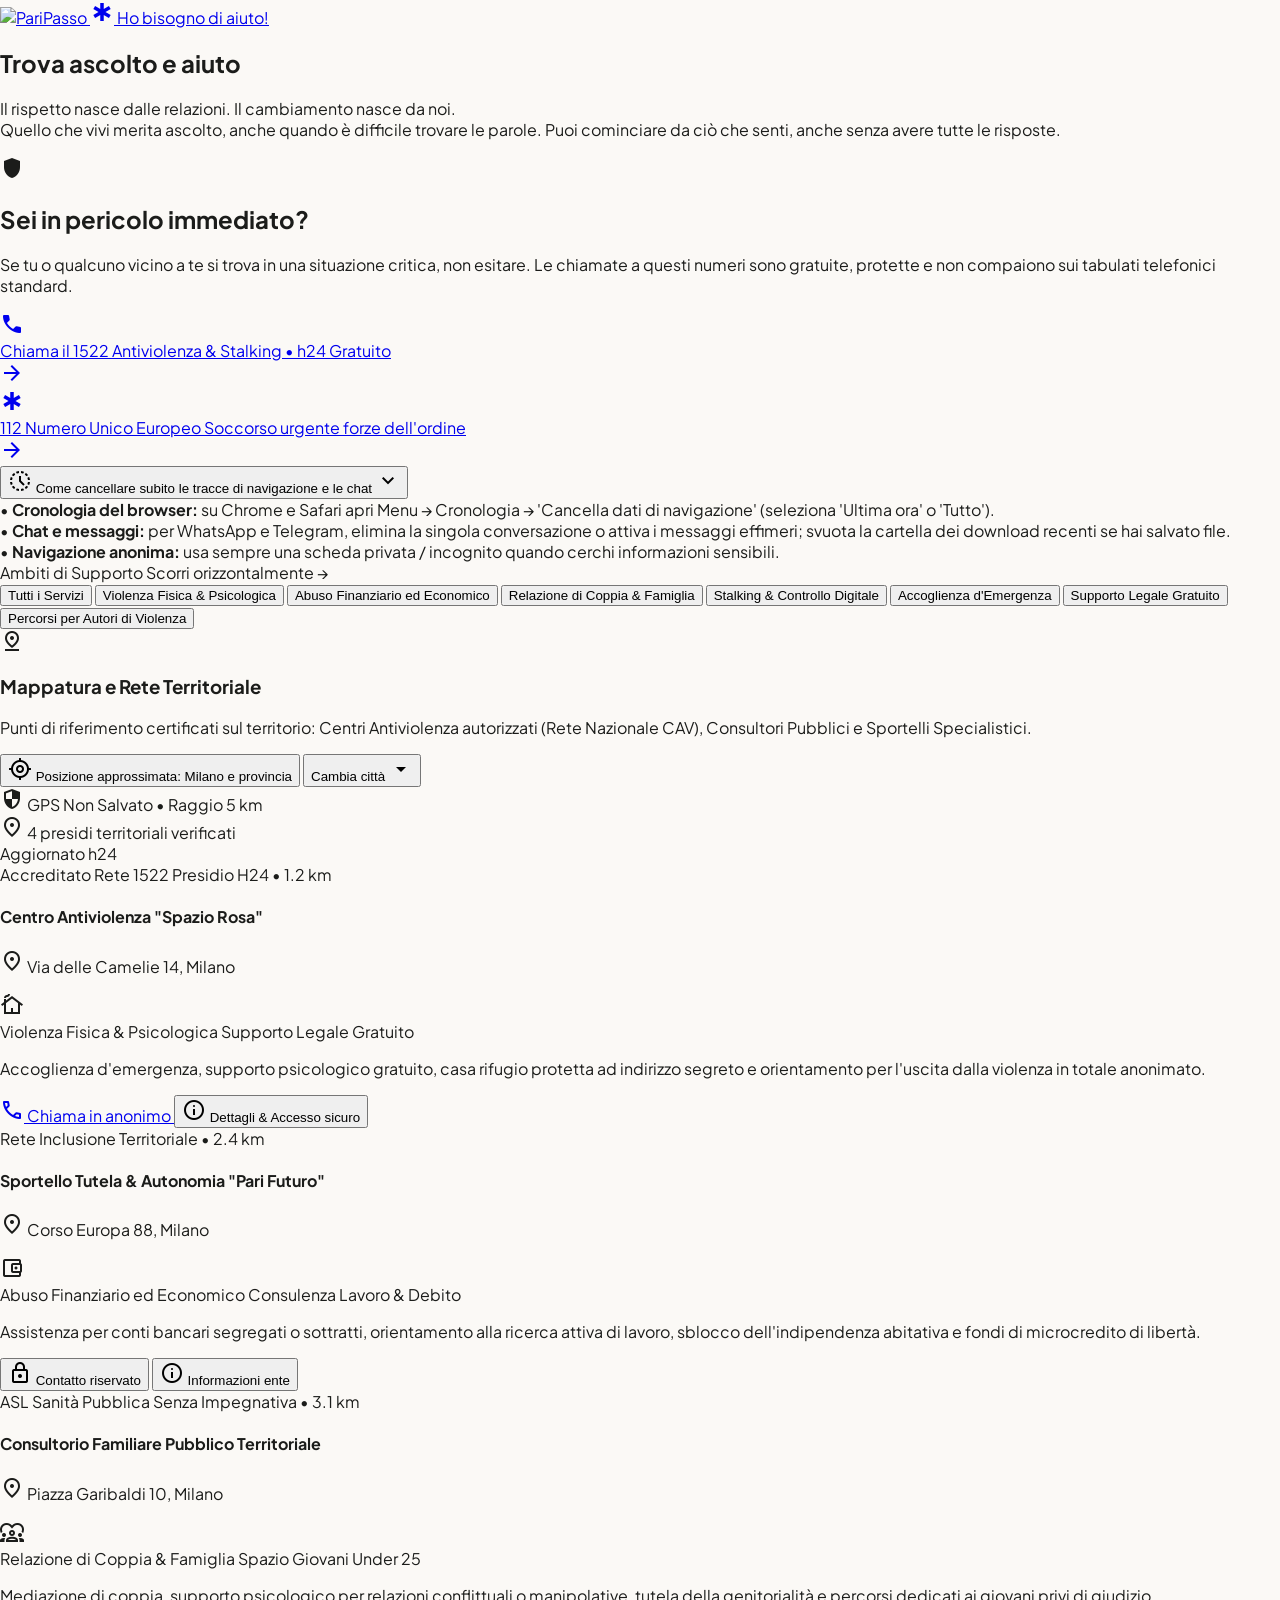
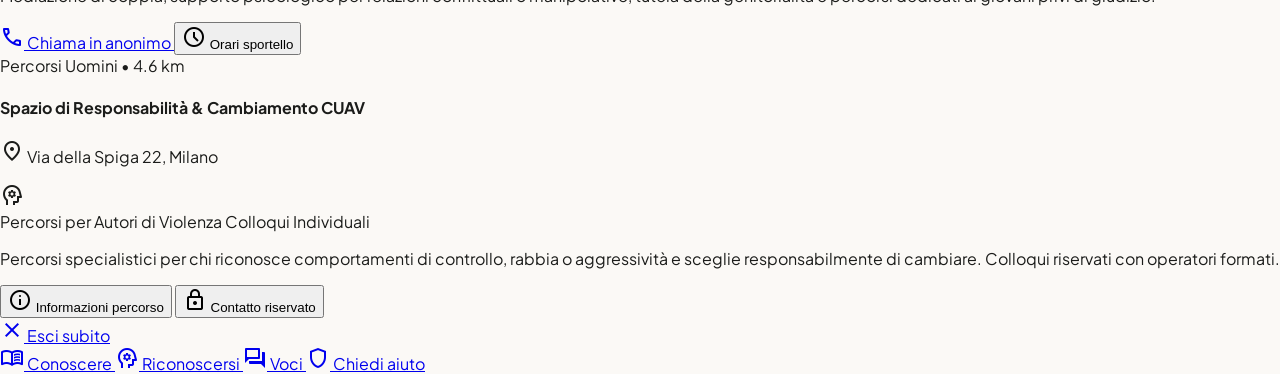
==== chiedere-aiuto.html @ f4547abd "Prototype ready" ====
<!DOCTYPE html>
<html lang="it">
<head>
  <meta charset="utf-8">
  <meta name="viewport" content="width=device-width, initial-scale=1.0, maximum-scale=1.0, user-scalable=no, viewport-fit=cover">
  <meta name="shell-type" content="mobile_tab">
  <title>PariPasso - Trova ascolto e aiuto</title>

  <!-- CSS Globale Condiviso -->
  <link rel="stylesheet" href="css/main.css">

  <!-- Tailwind Engine e Configurazione Esterna -->
  <script src="https://cdn.tailwindcss.com"></script>
  <script src="js/tailwind-config.js"></script>

  <!-- Script Globale (Gestione Routing ed Emergenza) -->
  <script src="js/global.js" defer></script>
</head>
<body class="bg-surface font-body-md text-body-md text-on-surface flex flex-col min-h-screen selection:bg-secondary-fixed selection:text-on-secondary-fixed">


<!-- Rimosso pt-28: ora usa pt-safe e il logo è allineato al pulsante -->
<main class="flex-1 flex flex-col relative w-full pt-safe pb-28 px-gutter bg-surface">
  <div class="flex flex-col w-full px-margin pb-space-2xl gap-space-lg">

    <!-- Header Comune: Logo a sinistra, Pulsante rosso a destra sullo stesso livello -->
    <header class="w-full flex items-center justify-between pt-3 pb-1 mb-1">
      <a href="index.html" class="inline-flex items-center active:opacity-80 transition-opacity">
        <img alt="PariPasso" class="h-9 w-auto object-contain max-w-[150px]" src="https://lh3.googleusercontent.com/aida-public/[base64]">
      </a>
      <a href="chiedere-aiuto.html" class="inline-flex items-center gap-1.5 px-3.5 py-1.5 rounded-full bg-error text-on-error font-button-label text-[13px] font-bold shadow-[0_4px_14px_rgba(186,26,26,0.35)] active:scale-95 transition-transform hover:opacity-95">
        <span class="material-symbols-outlined text-[17px]">emergency</span>
        <span class="tracking-wide">Ho bisogno di aiuto!</span>
      </a>
    </header>

    <!-- Titolo Diretto e Spaziature Uniformi -->
    <section class="flex flex-col gap-1 pt-1">
      <h1 class="text-[26px] font-extrabold text-primary leading-tight tracking-tight">
        Trova ascolto e aiuto
      </h1>
      <p class="font-body-md text-body-md text-on-surface-variant leading-relaxed">
        Il rispetto nasce dalle relazioni. Il cambiamento nasce da noi.<br>
        Quello che vivi merita ascolto, anche quando è difficile trovare le parole. Puoi cominciare da ciò che senti, anche senza avere tutte le risposte.
      </p>
    </section>

      <!-- 2. BOX DI PERICOLO IMMEDIATO ED EMERGENZA -->
      <section class="flex flex-col w-full bg-error-container text-on-error-container rounded-xl p-space-md shadow-md gap-space-sm relative overflow-hidden">
        <div class="flex items-center gap-space-xs">
          <span class="material-symbols-outlined text-error text-2xl" style="font-variation-settings: 'FILL' 1;">shield</span>
          <h2 class="font-headline-sm text-headline-sm font-bold tracking-tight text-on-error-container">Sei in pericolo immediato?</h2>
        </div>
        <p class="font-body-sm text-body-sm text-on-error-container/90">
          Se tu o qualcuno vicino a te si trova in una situazione critica, non esitare. Le chiamate a questi numeri sono gratuite, protette e non compaiono sui tabulati telefonici standard.
        </p>

        <!-- Pulsanti Emergenza Diretti -->
        <div class="flex flex-col gap-space-xs mt-space-xs">
          <a href="tel:1522" class="flex items-center justify-between w-full bg-error text-on-error px-space-md py-3 rounded-full shadow-sm hover:opacity-95 transition-all">
            <div class="flex items-center gap-space-xs min-w-0">
              <span class="material-symbols-outlined text-2xl shrink-0" style="font-variation-settings: 'FILL' 1;">call</span>
              <div class="flex flex-col min-w-0 leading-tight text-left">
                <span class="font-label-lg text-label-lg font-bold truncate">Chiama il 1522</span>
                <span class="font-label-sm text-label-sm opacity-90 truncate">Antiviolenza &amp; Stalking • h24 Gratuito</span>
              </div>
            </div>
            <span class="material-symbols-outlined text-lg shrink-0">arrow_forward</span>
          </a>

          <a href="tel:112" class="flex items-center justify-between w-full bg-surface-container-lowest text-error border border-error/20 px-space-md py-3 rounded-full shadow-sm hover:bg-surface-container transition-all">
            <div class="flex items-center gap-space-xs min-w-0">
              <span class="material-symbols-outlined text-2xl shrink-0" style="font-variation-settings: 'FILL' 1;">emergency</span>
              <div class="flex flex-col min-w-0 leading-tight text-left">
                <span class="font-label-lg text-label-lg font-bold">112 Numero Unico Europeo</span>
                <span class="font-label-sm text-label-sm text-on-surface-variant truncate">Soccorso urgente forze dell'ordine</span>
              </div>
            </div>
            <span class="material-symbols-outlined text-lg shrink-0">arrow_forward</span>
          </a>
        </div>

        <!-- Guida a scomparsa: cancellare tracce e chat -->
        <div class="mt-space-xs bg-surface-container-lowest/80 backdrop-blur-sm rounded-lg p-space-sm flex flex-col gap-space-xs border border-error/10">
          <button id="toggle-safety-guide" class="flex items-center justify-between w-full text-left font-label-md text-label-md font-semibold text-on-error-container focus:outline-none">
            <span class="flex items-center gap-1.5">
              <span class="material-symbols-outlined text-base">history_toggle_off</span>
              Come cancellare subito le tracce di navigazione e le chat
            </span>
            <span id="guide-arrow" class="material-symbols-outlined text-base transition-transform duration-200">expand_more</span>
          </button>
          <div id="safety-guide-content" class="hidden flex-col gap-2 pt-1 text-on-surface-variant font-body-sm text-body-sm">
            <div class="flex items-start gap-2">
              <span class="font-bold text-error">•</span>
              <span><strong>Cronologia del browser:</strong> su Chrome e Safari apri Menu → Cronologia → 'Cancella dati di navigazione' (seleziona 'Ultima ora' o 'Tutto').</span>
            </div>
            <div class="flex items-start gap-2">
              <span class="font-bold text-error">•</span>
              <span><strong>Chat e messaggi:</strong> per WhatsApp e Telegram, elimina la singola conversazione o attiva i messaggi effimeri; svuota la cartella dei download recenti se hai salvato file.</span>
            </div>
            <div class="flex items-start gap-2">
              <span class="font-bold text-error">•</span>
              <span><strong>Navigazione anonima:</strong> usa sempre una scheda privata / incognito quando cerchi informazioni sensibili.</span>
            </div>
          </div>
        </div>
      </section>

      <!-- 3. FILTRI TEMATICI A PILLOLE ORIZZONTALI -->
      <section class="flex flex-col gap-space-xs">
        <div class="flex items-center justify-between">
          <span class="font-label-sm text-label-sm font-bold text-on-surface uppercase tracking-wider">Ambiti di Supporto</span>
          <span class="font-label-sm text-label-sm text-outline">Scorri orizzontalmente →</span>
        </div>
        <div class="flex gap-2 overflow-x-auto pb-1 -mx-margin px-margin" id="support-filters">
          <button class="px-3 py-1.5 rounded-full bg-primary text-on-primary font-label-sm text-label-sm font-semibold whitespace-nowrap shadow-sm shrink-0">Tutti i Servizi</button>
          <button class="px-3 py-1.5 rounded-full bg-surface-container-high text-on-surface hover:bg-surface-container font-label-sm text-label-sm font-medium whitespace-nowrap shrink-0 transition-colors">Violenza Fisica &amp; Psicologica</button>
          <button class="px-3 py-1.5 rounded-full bg-surface-container-high text-on-surface hover:bg-surface-container font-label-sm text-label-sm font-medium whitespace-nowrap shrink-0 transition-colors">Abuso Finanziario ed Economico</button>
          <button class="px-3 py-1.5 rounded-full bg-surface-container-high text-on-surface hover:bg-surface-container font-label-sm text-label-sm font-medium whitespace-nowrap shrink-0 transition-colors">Relazione di Coppia &amp; Famiglia</button>
          <button class="px-3 py-1.5 rounded-full bg-surface-container-high text-on-surface hover:bg-surface-container font-label-sm text-label-sm font-medium whitespace-nowrap shrink-0 transition-colors">Stalking &amp; Controllo Digitale</button>
          <button class="px-3 py-1.5 rounded-full bg-surface-container-high text-on-surface hover:bg-surface-container font-label-sm text-label-sm font-medium whitespace-nowrap shrink-0 transition-colors">Accoglienza d'Emergenza</button>
          <button class="px-3 py-1.5 rounded-full bg-surface-container-high text-on-surface hover:bg-surface-container font-label-sm text-label-sm font-medium whitespace-nowrap shrink-0 transition-colors">Supporto Legale Gratuito</button>
          <button class="px-3 py-1.5 rounded-full bg-surface-container-high text-on-surface hover:bg-surface-container font-label-sm text-label-sm font-medium whitespace-nowrap shrink-0 transition-colors">Percorsi per Autori di Violenza</button>
        </div>
      </section>

      <!-- 4. SELEZIONE TERRITORIALE DELLA POSIZIONE ED ENTI -->
      <section class="flex flex-col w-full gap-space-md">
        <div class="flex flex-col gap-1">
          <div class="flex items-center gap-2">
            <span class="material-symbols-outlined text-primary text-2xl">pin_drop</span>
            <h3 class="font-headline-sm text-headline-sm font-bold text-on-surface">Mappatura e Rete Territoriale</h3>
          </div>
          <p class="font-body-sm text-body-sm text-on-surface-variant">
            Punti di riferimento certificati sul territorio: Centri Antiviolenza autorizzati (Rete Nazionale CAV), Consultori Pubblici e Sportelli Specialistici.
          </p>
        </div>

        <!-- Box Geolocalizzazione Protetta -->
        <div class="bg-surface-container-low rounded-xl p-space-sm flex flex-col gap-space-xs">
          <div class="flex items-center justify-between gap-space-xs">
            <button id="btn-use-location" class="flex-1 bg-surface-container-lowest text-primary px-space-sm py-2 rounded-full font-label-md text-label-md font-semibold flex items-center justify-center gap-1.5 shadow-sm active:scale-[0.98]">
              <span class="material-symbols-outlined text-base">my_location</span>
              <span>Posizione approssimata: Milano e provincia</span>
            </button>
            <button id="btn-open-region-select" class="bg-surface-container-lowest text-on-surface px-space-sm py-2 rounded-full font-label-md text-label-md font-medium flex items-center justify-center gap-1 shadow-sm">
              <span class="truncate">Cambia città</span>
              <span class="material-symbols-outlined text-base shrink-0">arrow_drop_down</span>
            </button>
          </div>
          <div class="flex items-center justify-center gap-2 pt-0.5">
            <span class="inline-flex items-center gap-1 px-2 py-0.5 rounded-full bg-secondary-fixed text-on-secondary-fixed font-label-sm text-label-sm font-semibold">
              <span class="material-symbols-outlined text-sm">security</span>
              GPS Non Salvato • Raggio 5 km
            </span>
          </div>
        </div>

        <!-- Mappa Stilizzata Discreta -->
        <div class="relative w-full h-44 rounded-xl overflow-hidden shadow-sm" style="background-image: url('https://lh3.googleusercontent.com/aida-public/[base64]'); background-size: cover; background-position: center;">
          <div class="absolute inset-0 bg-gradient-to-t from-primary/70 via-transparent to-transparent flex items-end p-space-md">
            <div class="flex items-center justify-between w-full text-on-primary">
              <div class="flex items-center gap-2">
                <span class="material-symbols-outlined text-tertiary-fixed-dim">location_on</span>
                <span class="font-label-md text-label-md font-semibold">4 presidi territoriali verificati</span>
              </div>
              <span class="font-label-sm text-label-sm bg-surface-container-lowest/20 backdrop-blur-md px-2 py-0.5 rounded-full">Aggiornato h24</span>
            </div>
          </div>
        </div>

        <!-- Schede Dettagliate degli Enti -->
        <div class="flex flex-col gap-space-sm">
          
          <!-- Ente 1: Spazio Rosa CAV -->
          <article class="bg-surface-container-lowest rounded-xl p-space-md shadow-sm flex flex-col gap-space-sm border border-outline-variant/30">
            <div class="flex items-start justify-between gap-2">
              <div class="flex flex-col min-w-0">
                <div class="flex items-center gap-1.5 flex-wrap">
                  <span class="px-2 py-0.5 rounded-full bg-secondary-fixed text-on-secondary-fixed font-label-sm text-label-sm font-bold">Accreditato Rete 1522</span>
                  <span class="px-2 py-0.5 rounded-full bg-error-container text-on-error-container font-label-sm text-label-sm font-semibold">Presidio H24</span>
                  <span class="font-label-sm text-label-sm text-on-surface-variant">• 1.2 km</span>
                </div>
                <h4 class="font-headline-sm text-headline-sm font-bold text-on-surface mt-1">Centro Antiviolenza "Spazio Rosa"</h4>
                <p class="font-body-sm text-body-sm text-outline flex items-center gap-1">
                  <span class="material-symbols-outlined text-sm">place</span> Via delle Camelie 14, Milano
                </p>
              </div>
              <div class="w-9 h-9 rounded-full bg-secondary/10 flex items-center justify-center shrink-0 text-secondary">
                <span class="material-symbols-outlined text-xl">cottage</span>
              </div>
            </div>
            <div class="flex gap-1.5 flex-wrap my-0.5">
              <span class="px-2 py-0.5 rounded bg-surface-container-low text-on-surface font-label-sm text-label-sm">Violenza Fisica &amp; Psicologica</span>
              <span class="px-2 py-0.5 rounded bg-surface-container-low text-on-surface font-label-sm text-label-sm">Supporto Legale Gratuito</span>
            </div>
            <p class="font-body-sm text-body-sm text-on-surface-variant">
              Accoglienza d'emergenza, supporto psicologico gratuito, casa rifugio protetta ad indirizzo segreto e orientamento per l'uscita dalla violenza in totale anonimato.
            </p>
            <div class="flex items-center gap-space-xs pt-1">
              <a href="tel:1522" class="flex-1 bg-primary text-on-primary px-space-sm py-2 rounded-full font-label-md text-label-md font-semibold flex items-center justify-center gap-1.5 shadow-sm active:scale-[0.98]">
                <span class="material-symbols-outlined text-base">call</span>
                <span>Chiama in anonimo</span>
              </a>
              <button onclick="alert('Accesso Sicuro Spazio Rosa:\n- Presidio h24 sempre attivo\n- Colloquio con psicologhe e avvocate specializzate gratuito\n- Adempimento rigoroso del segreto professionale.')" class="flex-1 bg-surface-container-high text-on-surface px-space-sm py-2 rounded-full font-label-md text-label-md font-semibold flex items-center justify-center gap-1 hover:bg-surface-container transition-colors">
                <span class="material-symbols-outlined text-base">info</span>
                <span>Dettagli &amp; Accesso sicuro</span>
              </button>
            </div>
          </article>

          <!-- Ente 2: Pari Futuro (Autonomia economica) -->
          <article class="bg-surface-container-lowest rounded-xl p-space-md shadow-sm flex flex-col gap-space-sm border border-outline-variant/30">
            <div class="flex items-start justify-between gap-2">
              <div class="flex flex-col min-w-0">
                <div class="flex items-center gap-1.5 flex-wrap">
                  <span class="px-2 py-0.5 rounded-full bg-primary-fixed text-on-primary-fixed font-label-sm text-label-sm font-bold">Rete Inclusione Territoriale</span>
                  <span class="font-label-sm text-label-sm text-on-surface-variant">• 2.4 km</span>
                </div>
                <h4 class="font-headline-sm text-headline-sm font-bold text-on-surface mt-1">Sportello Tutela &amp; Autonomia "Pari Futuro"</h4>
                <p class="font-body-sm text-body-sm text-outline flex items-center gap-1">
                  <span class="material-symbols-outlined text-sm">place</span> Corso Europa 88, Milano
                </p>
              </div>
              <div class="w-9 h-9 rounded-full bg-primary/10 flex items-center justify-center shrink-0 text-primary">
                <span class="material-symbols-outlined text-xl">account_balance_wallet</span>
              </div>
            </div>
            <div class="flex gap-1.5 flex-wrap my-0.5">
              <span class="px-2 py-0.5 rounded bg-surface-container-low text-on-surface font-label-sm text-label-sm">Abuso Finanziario ed Economico</span>
              <span class="px-2 py-0.5 rounded bg-surface-container-low text-on-surface font-label-sm text-label-sm">Consulenza Lavoro &amp; Debito</span>
            </div>
            <p class="font-body-sm text-body-sm text-on-surface-variant">
              Assistenza per conti bancari segregati o sottratti, orientamento alla ricerca attiva di lavoro, sblocco dell'indipendenza abitativa e fondi di microcredito di libertà.
            </p>
            <div class="flex items-center gap-space-xs pt-1">
              <button onclick="alert('Contatto Riservato Pari Futuro:\nSportello ad accesso protetto. Contattabile via app o con numero dedicato non visibile nei registri di chiamata. Orari: Lun-Ven 09:30-17:00.')" class="flex-1 bg-secondary text-on-secondary px-space-sm py-2 rounded-full font-label-md text-label-md font-semibold flex items-center justify-center gap-1.5 shadow-sm active:scale-[0.98]">
                <span class="material-symbols-outlined text-base">lock</span>
                <span>Contatto riservato</span>
              </button>
              <button onclick="alert('Informazioni Pari Futuro:\nServizio accreditato dal Comune e dalla Regione. Supporto legale gratuito per separazione patrimoniale e contrasto alla violenza economica.')" class="flex-1 bg-surface-container-high text-on-surface px-space-sm py-2 rounded-full font-label-md text-label-md font-semibold flex items-center justify-center gap-1 hover:bg-surface-container transition-colors">
                <span class="material-symbols-outlined text-base">info</span>
                <span>Informazioni ente</span>
              </button>
            </div>
          </article>

          <!-- Ente 3: Consultorio Familiare Pubblico Territoriale -->
          <article class="bg-surface-container-lowest rounded-xl p-space-md shadow-sm flex flex-col gap-space-sm border border-outline-variant/30">
            <div class="flex items-start justify-between gap-2">
              <div class="flex flex-col min-w-0">
                <div class="flex items-center gap-1.5 flex-wrap">
                  <span class="px-2 py-0.5 rounded-full bg-tertiary-fixed text-on-tertiary-fixed font-label-sm text-label-sm font-bold">ASL Sanità Pubblica</span>
                  <span class="px-2 py-0.5 rounded-full bg-surface-container-high text-on-surface-variant font-label-sm text-label-sm font-medium">Senza Impegnativa</span>
                  <span class="font-label-sm text-label-sm text-on-surface-variant">• 3.1 km</span>
                </div>
                <h4 class="font-headline-sm text-headline-sm font-bold text-on-surface mt-1">Consultorio Familiare Pubblico Territoriale</h4>
                <p class="font-body-sm text-body-sm text-outline flex items-center gap-1">
                  <span class="material-symbols-outlined text-sm">place</span> Piazza Garibaldi 10, Milano
                </p>
              </div>
              <div class="w-9 h-9 rounded-full bg-tertiary/10 flex items-center justify-center shrink-0 text-tertiary">
                <span class="material-symbols-outlined text-xl">diversity_1</span>
              </div>
            </div>
            <div class="flex gap-1.5 flex-wrap my-0.5">
              <span class="px-2 py-0.5 rounded bg-surface-container-low text-on-surface font-label-sm text-label-sm">Relazione di Coppia &amp; Famiglia</span>
              <span class="px-2 py-0.5 rounded bg-surface-container-low text-on-surface font-label-sm text-label-sm">Spazio Giovani Under 25</span>
            </div>
            <p class="font-body-sm text-body-sm text-on-surface-variant">
              Mediazione di coppia, supporto psicologico per relazioni conflittuali o manipolative, tutela della genitorialità e percorsi dedicati ai giovani privi di giudizio.
            </p>
            <div class="flex items-center gap-space-xs pt-1">
              <a href="tel:02888800" class="flex-1 bg-primary text-on-primary px-space-sm py-2 rounded-full font-label-md text-label-md font-semibold flex items-center justify-center gap-1.5 shadow-sm active:scale-[0.98]">
                <span class="material-symbols-outlined text-base">call</span>
                <span>Chiama in anonimo</span>
              </a>
              <button onclick="alert('Orari Sportello Consultorio:\nAccesso libero: Lun-Ven 08:30 - 13:00 e 14:00 - 18:30.\nSpazio Giovani under 25 con accesso diretto gratuito il mercoledì pomeriggio.')" class="flex-1 bg-surface-container-high text-on-surface px-space-sm py-2 rounded-full font-label-md text-label-md font-semibold flex items-center justify-center gap-1 hover:bg-surface-container transition-colors">
                <span class="material-symbols-outlined text-base">schedule</span>
                <span>Orari sportello</span>
              </button>
            </div>
          </article>

          <!-- Ente 4: CUAV Uomini -->
          <article class="bg-surface-container-lowest rounded-xl p-space-md shadow-sm flex flex-col gap-space-sm border border-outline-variant/30">
            <div class="flex items-start justify-between gap-2">
              <div class="flex items-center gap-1.5 flex-wrap">
                <span class="px-2 py-0.5 rounded-full bg-secondary-container text-on-secondary-container font-label-sm text-label-sm font-bold">Percorsi Uomini</span>
                <span class="font-label-sm text-label-sm text-on-surface-variant">• 4.6 km</span>
              </div>
              <h4 class="font-headline-sm text-headline-sm font-bold text-on-surface mt-1">Spazio di Responsabilità &amp; Cambiamento CUAV</h4>
              <p class="font-body-sm text-body-sm text-outline flex items-center gap-1">
                <span class="material-symbols-outlined text-sm">place</span> Via della Spiga 22, Milano
              </p>
            </div>
            <div class="w-9 h-9 rounded-full bg-secondary/10 flex items-center justify-center shrink-0 text-secondary">
              <span class="material-symbols-outlined text-xl">psychology</span>
            </div>
            <div class="flex gap-1.5 flex-wrap my-0.5">
              <span class="px-2 py-0.5 rounded bg-surface-container-low text-on-surface font-label-sm text-label-sm">Percorsi per Autori di Violenza</span>
              <span class="px-2 py-0.5 rounded bg-surface-container-low text-on-surface font-label-sm text-label-sm">Colloqui Individuali</span>
            </div>
            <p class="font-body-sm text-body-sm text-on-surface-variant">
              Percorsi specialistici per chi riconosce comportamenti di controllo, rabbia o aggressività e sceglie responsabilmente di cambiare. Colloqui riservati con operatori formati.
            </p>
            <div class="flex items-center gap-space-xs pt-1">
              <button onclick="alert('Spazio CUAV Responsabilità:\nProgramma dedicato a uomini che desiderano interrompere dinamiche di violenza o sopraffazione psicologica. Presa in carico volontaria e riservata.')" class="flex-1 bg-surface-container-high text-on-surface px-space-sm py-2 rounded-full font-label-md text-label-md font-semibold flex items-center justify-center gap-1 hover:bg-surface-container transition-colors">
                <span class="material-symbols-outlined text-base">info</span>
                <span>Informazioni percorso</span>
              </button>
              <button onclick="alert('Contatto Riservato CUAV:\nNumero di contatto diretto con garanzia di riservatezza e presa in carico guidata.')" class="flex-1 bg-primary text-on-primary px-space-sm py-2 rounded-full font-label-md text-label-md font-semibold flex items-center justify-center gap-1.5 shadow-sm active:scale-[0.98]">
                <span class="material-symbols-outlined text-base">lock</span>
                <span>Contatto riservato</span>
              </button>
            </div>
          </article>

        </div>
      </section>

    </div>
  </main>

  <!-- Pulsante Flottante Emergenza "Esci subito" -->
  <div class="fixed bottom-20 right-4 z-50">
    <a class="min-h-[44px] h-11 px-4 rounded-full bg-emergency-exit text-on-error font-button-label text-button-label flex items-center gap-1.5 shadow-[0_6px_20px_0_rgba(217,83,79,0.35)] active:scale-95 transition-transform hover:opacity-95" href="https://www.google.com" rel="nofollow noreferrer">
      <span class="material-symbols-outlined text-[20px]">close</span>
      <span>Esci subito</span>
    </a>
  </div>

<!-- Bottom Navigation Bar (Allineamento orizzontale perfetto su 1 riga) -->
<nav class="fixed bottom-0 inset-x-0 z-40 pb-safe bg-surface-container-lowest/90 backdrop-blur-xl shadow-[0_-2px_12px_rgba(32,52,136,0.06)]">
  <div class="flex justify-between items-center h-16 px-1">
    
    <!-- 1. Conoscere -->
    <a class="flex flex-col items-center justify-center flex-1 h-full py-1 text-text-muted transition-colors min-h-[44px]" data-path="conoscere" href="conoscere.html">
      <span class="material-symbols-outlined text-[22px]">menu_book</span>
      <span class="text-[11px] leading-tight mt-1 font-medium whitespace-nowrap">Conoscere</span>
    </a>

    <!-- 2. Riconoscersi -->
    <a class="flex flex-col items-center justify-center flex-1 h-full py-1 text-text-muted transition-colors min-h-[44px]" data-path="riconoscersi" href="riconoscersi.html">
      <span class="material-symbols-outlined text-[22px]">psychology</span>
      <span class="text-[11px] leading-tight mt-1 font-medium whitespace-nowrap">Riconoscersi</span>
    </a>

    <!-- 3. Voci -->
    <a class="flex flex-col items-center justify-center flex-1 h-full py-1 text-text-muted transition-colors min-h-[44px]" data-path="voci" href="voci.html">
      <span class="material-symbols-outlined text-[22px]">forum</span>
      <span class="text-[11px] leading-tight mt-1 font-medium whitespace-nowrap">Voci</span>
    </a>

    <!-- 4. Chiedi aiuto (Evidenziato in rosso, dicitura compatta su 1 riga) -->
    <a class="flex flex-col items-center justify-center flex-1 h-full py-1 transition-colors min-h-[44px] text-emergency-exit" data-path="chiedere-aiuto" href="chiedere-aiuto.html">
      <span class="material-symbols-outlined text-[22px]">shield</span>
      <span class="text-[11px] leading-tight mt-1 font-bold whitespace-nowrap">Chiedi aiuto</span>
    </a>

  </div>
</nav>

  <!-- Script Funzionale Esterno -->
  <script src="js/chiedere-aiuto.js"></script>
</body>
</html>
---- css/main.css ----
@import url('https://fonts.googleapis.com/css2?family=Plus+Jakarta+Sans:wght@400;500;600;700;800&display=swap');
@import url('https://fonts.googleapis.com/css2?family=Material+Symbols+Outlined:opsz,wght,FILL,GRAD@24,400,0,0&display=swap');

@layer base {
  html, body {
    width: 100vw;
    margin: 0;
    padding: 0;
    background-color: #fbf9f6;
    color: #1b1c1a;
    font-family: 'Plus Jakarta Sans', sans-serif;
  }
  
  body {
    overscroll-behavior: none;
    min-height: max(884px, 100dvh);
  }

  .pb-safe {
    padding-bottom: env(safe-area-inset-bottom, 0px);
  }

  .pt-safe {
    padding-top: env(safe-area-inset-top, 0px);
  }

  main > :first-child {
    margin-top: 0 !important;
  }

  main > :last-child {
    margin-bottom: 0 !important;
  }
}

/* Nasconde scrollbar orizzontale/verticale mantenendo lo scorrimento attivo */
::-webkit-scrollbar {
  display: none;
}
.scrollbar-none {
  -ms-overflow-style: none;
  scrollbar-width: none;
}
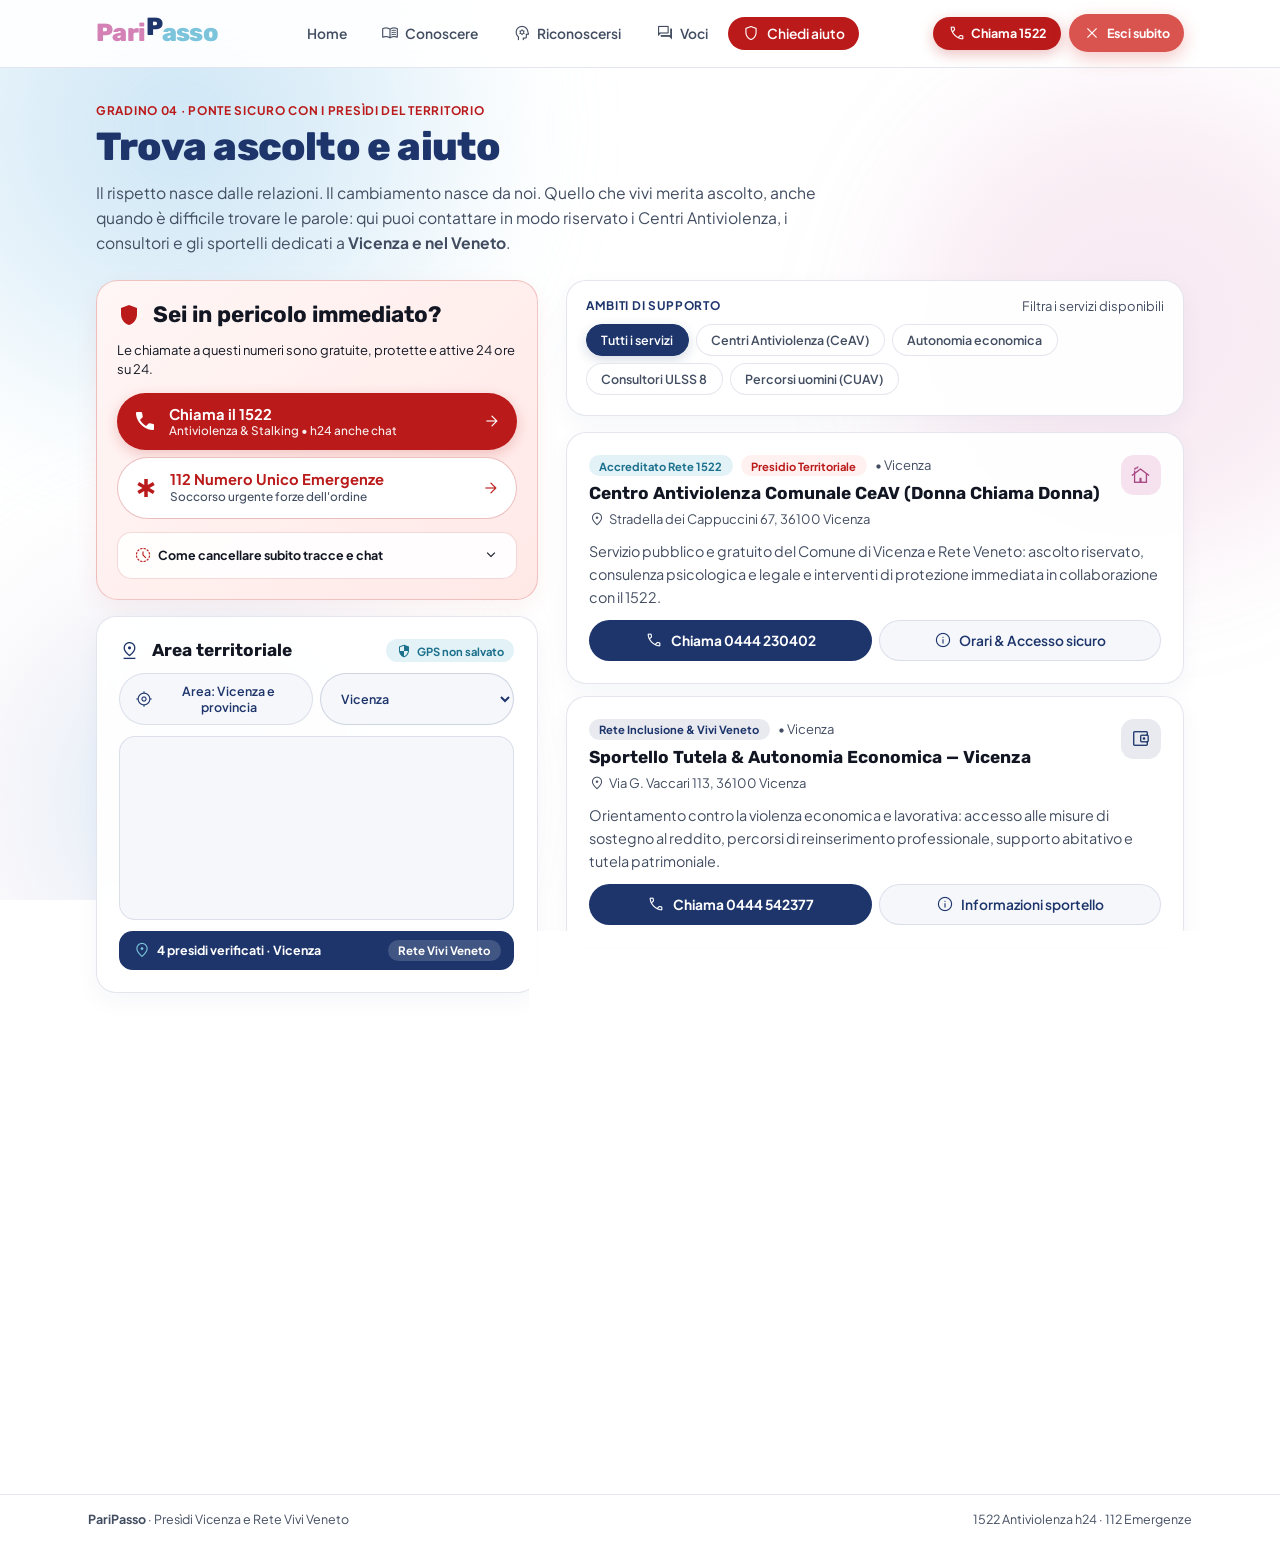
==== commit 3bc46e12: "Updated full site" ====
--- a/chiedere-aiuto.html
+++ b/chiedere-aiuto.html
@@ -2,366 +2,349 @@
 <html lang="it">
 <head>
   <meta charset="utf-8">
-  <meta name="viewport" content="width=device-width, initial-scale=1.0, maximum-scale=1.0, user-scalable=no, viewport-fit=cover">
-  <meta name="shell-type" content="mobile_tab">
-  <title>PariPasso - Trova ascolto e aiuto</title>
-
-  <!-- CSS Globale Condiviso -->
+  <meta name="viewport" content="width=device-width, initial-scale=1.0, viewport-fit=cover">
+  <title>PariPasso — Trova ascolto e aiuto (Vicenza)</title>
   <link rel="stylesheet" href="css/main.css">
-
-  <!-- Tailwind Engine e Configurazione Esterna -->
-  <script src="https://cdn.tailwindcss.com"></script>
-  <script src="js/tailwind-config.js"></script>
-
-  <!-- Script Globale (Gestione Routing ed Emergenza) -->
   <script src="js/global.js" defer></script>
+  <script src="js/chiedere-aiuto.js" defer></script>
 </head>
-<body class="bg-surface font-body-md text-body-md text-on-surface flex flex-col min-h-screen selection:bg-secondary-fixed selection:text-on-secondary-fixed">
-
-
-<!-- Rimosso pt-28: ora usa pt-safe e il logo è allineato al pulsante -->
-<main class="flex-1 flex flex-col relative w-full pt-safe pb-28 px-gutter bg-surface">
-  <div class="flex flex-col w-full px-margin pb-space-2xl gap-space-lg">
-
-    <!-- Header Comune: Logo a sinistra, Pulsante rosso a destra sullo stesso livello -->
-    <header class="w-full flex items-center justify-between pt-3 pb-1 mb-1">
-      <a href="index.html" class="inline-flex items-center active:opacity-80 transition-opacity">
-        <img alt="PariPasso" class="h-9 w-auto object-contain max-w-[150px]" src="https://lh3.googleusercontent.com/aida-public/[base64]">
-      </a>
-      <a href="chiedere-aiuto.html" class="inline-flex items-center gap-1.5 px-3.5 py-1.5 rounded-full bg-error text-on-error font-button-label text-[13px] font-bold shadow-[0_4px_14px_rgba(186,26,26,0.35)] active:scale-95 transition-transform hover:opacity-95">
-        <span class="material-symbols-outlined text-[17px]">emergency</span>
-        <span class="tracking-wide">Ho bisogno di aiuto!</span>
-      </a>
-    </header>
-
-    <!-- Titolo Diretto e Spaziature Uniformi -->
-    <section class="flex flex-col gap-1 pt-1">
-      <h1 class="text-[26px] font-extrabold text-primary leading-tight tracking-tight">
-        Trova ascolto e aiuto
-      </h1>
-      <p class="font-body-md text-body-md text-on-surface-variant leading-relaxed">
-        Il rispetto nasce dalle relazioni. Il cambiamento nasce da noi.<br>
-        Quello che vivi merita ascolto, anche quando è difficile trovare le parole. Puoi cominciare da ciò che senti, anche senza avere tutte le risposte.
+<body>
+  <div class="ambient-canvas" aria-hidden="true">
+    <div class="bg-orb orb-sky-top"></div>
+    <div class="bg-orb orb-sky-bottom"></div>
+    <div class="bg-orb orb-blush-right"></div>
+  </div>
+
+  <header class="site-header pt-safe">
+    <div class="header-inner">
+      <a href="index.html" aria-label="PariPasso Home">
+        <span class="brand-wordmark brand-sm">
+          <span class="brand-pari">Pari</span><span class="brand-p-raised">P</span><span class="brand-asso">asso</span>
+        </span>
+      </a>
+      <nav class="desktop-nav" aria-label="Navigazione principale">
+        <a href="index.html" data-nav-target="home" class="desktop-nav-link">Home</a>
+        <a href="conoscere.html" data-nav-target="conoscere" class="desktop-nav-link">
+          <span class="material-symbols-outlined icon-md">menu_book</span>Conoscere
+        </a>
+        <a href="riconoscersi.html" data-nav-target="riconoscersi" class="desktop-nav-link">
+          <span class="material-symbols-outlined icon-md">psychology</span>Riconoscersi
+        </a>
+        <a href="voci.html" data-nav-target="voci" class="desktop-nav-link">
+          <span class="material-symbols-outlined icon-md">forum</span>Voci
+        </a>
+        <a href="chiedere-aiuto.html" data-nav-target="chiedere-aiuto" class="desktop-nav-link is-emergency">
+          <span class="material-symbols-outlined icon-md">shield</span>Chiedi aiuto
+        </a>
+      </nav>
+      <div class="header-actions">
+        <a href="tel:1522" class="btn-help-red">
+          <span class="material-symbols-outlined icon-md">call</span>
+          <span>Chiama 1522</span>
+        </a>
+        <a href="https://www.google.com" rel="nofollow noreferrer" class="btn-exit-quick desktop-only-btn quick-exit-trigger">
+          <span class="material-symbols-outlined icon-md">close</span>
+          <span>Esci subito</span>
+        </a>
+      </div>
+    </div>
+  </header>
+
+  <main class="app-main">
+    <section class="mb-4" style="max-width: 48rem;">
+      <span class="kicker kicker-error">Gradino 04 · Ponte sicuro con i presìdi del territorio</span>
+      <h1 class="page-title mt-1">Trova ascolto e aiuto</h1>
+      <p class="lead-copy mt-2">
+        Il rispetto nasce dalle relazioni. Il cambiamento nasce da noi. Quello che vivi merita ascolto, anche quando è difficile trovare le parole: qui puoi contattare in modo riservato i Centri Antiviolenza, i consultori e gli sportelli dedicati a <strong>Vicenza e nel Veneto</strong>.
       </p>
     </section>
 
-      <!-- 2. BOX DI PERICOLO IMMEDIATO ED EMERGENZA -->
-      <section class="flex flex-col w-full bg-error-container text-on-error-container rounded-xl p-space-md shadow-md gap-space-sm relative overflow-hidden">
-        <div class="flex items-center gap-space-xs">
-          <span class="material-symbols-outlined text-error text-2xl" style="font-variation-settings: 'FILL' 1;">shield</span>
-          <h2 class="font-headline-sm text-headline-sm font-bold tracking-tight text-on-error-container">Sei in pericolo immediato?</h2>
+    <div class="grid-split">
+      <!-- Emergenza + Mappa Vicenza -->
+      <aside class="stack-md sticky-col">
+        <section class="emergency-card">
+          <div class="row-start" style="align-items: center;">
+            <span class="material-symbols-outlined icon-xl text-error filled">shield</span>
+            <h2 class="section-title">Sei in pericolo immediato?</h2>
+          </div>
+          <p class="small-copy text-ink">
+            Le chiamate a questi numeri sono gratuite, protette e attive 24 ore su 24.
+          </p>
+
+          <div class="stack-xs">
+            <a href="tel:1522" class="btn-emergency-call">
+              <div class="row-start min-w-0" style="align-items: center;">
+                <span class="material-symbols-outlined icon-xl filled">call</span>
+                <div class="min-w-0">
+                  <div style="font-size: 0.92rem;">Chiama il 1522</div>
+                  <div style="font-size: 0.74rem; font-weight: 500; opacity: 0.92;">Antiviolenza &amp; Stalking • h24 anche chat</div>
+                </div>
+              </div>
+              <span class="material-symbols-outlined icon-md">arrow_forward</span>
+            </a>
+
+            <a href="tel:112" class="btn-emergency-outline">
+              <div class="row-start min-w-0" style="align-items: center;">
+                <span class="material-symbols-outlined icon-xl filled">emergency</span>
+                <div class="min-w-0">
+                  <div style="font-size: 0.92rem;">112 Numero Unico Emergenze</div>
+                  <div class="small-copy" style="font-size: 0.74rem; font-weight: 500;">Soccorso urgente forze dell'ordine</div>
+                </div>
+              </div>
+              <span class="material-symbols-outlined icon-md">arrow_forward</span>
+            </a>
+          </div>
+
+          <div class="soft-box" style="background: rgba(255,255,255,0.88); border: 1px solid rgba(186,26,26,0.16);">
+            <button type="button" id="toggle-safety-guide" class="row-between w-full text-ink" style="font-size: 0.78rem; font-weight: 700;">
+              <span class="row-start" style="align-items: center; gap: 0.4rem;">
+                <span class="material-symbols-outlined icon-md text-error">history_toggle_off</span>
+                <span>Come cancellare subito tracce e chat</span>
+              </span>
+              <span id="guide-arrow" class="material-symbols-outlined icon-md">expand_more</span>
+            </button>
+            <div id="safety-guide-content" class="hidden stack-xs mt-2 small-copy">
+              <p>• <strong>Browser:</strong> apri Menu → Cronologia → <em>Cancella dati di navigazione</em> (ultima ora o tutto).</p>
+              <p>• <strong>Chat:</strong> elimina la singola conversazione su WhatsApp/Telegram o usa i messaggi effimeri.</p>
+              <p>• <strong>Scheda privata:</strong> apri una finestra in incognito quando cerchi contatti sensibili.</p>
+            </div>
+          </div>
+        </section>
+
+        <!-- Area Territoriale Vicenza -->
+        <section class="editorial-card stack-sm">
+          <div class="row-between">
+            <div class="row-start" style="align-items: center;">
+              <span class="material-symbols-outlined icon-lg text-navy">pin_drop</span>
+              <h3 class="card-title">Area territoriale</h3>
+            </div>
+            <span class="pill-badge bg-soft-cyan">
+              <span class="material-symbols-outlined icon-sm">security</span>GPS non salvato
+            </span>
+          </div>
+
+          <div class="stack-xs btn-row-sm">
+            <button type="button" id="btn-use-location" class="btn-soft flex-1" style="justify-content: flex-start; font-size: 0.78rem; padding: 0.55rem 0.9rem;">
+              <span class="material-symbols-outlined icon-md text-navy">my_location</span>
+              <span id="location-label">Area: Vicenza e provincia</span>
+            </button>
+            <select id="city-selector" aria-label="Scegli zona del territorio" class="select-field" style="width: auto; border-radius: 9999px; font-size: 0.78rem; font-weight: 600; color: var(--passo-navy); padding: 0.55rem 1rem;">
+              <option value="vicenza" selected>Vicenza</option>
+              <option value="arzignano">Arzignano (VI)</option>
+              <option value="schio">Schio (VI)</option>
+              <option value="bassano">Bassano del Grappa (VI)</option>
+              <option value="padova">Padova · Vivi Veneto</option>
+            </select>
+          </div>
+
+          <div class="map-frame-box">
+            <iframe
+              id="area-map-frame"
+              title="Mappa territoriale di Vicenza"
+              loading="lazy"
+              referrerpolicy="no-referrer-when-downgrade"
+              src="https://www.openstreetmap.org/export/embed.html?bbox=11.515%2C45.528%2C11.578%2C45.568&layer=mapnik&marker=45.548%2C11.546"
+            ></iframe>
+          </div>
+
+          <div class="map-status-bar">
+            <span class="row-start" style="align-items: center; gap: 0.35rem;">
+              <span class="material-symbols-outlined icon-md" style="color: var(--asso-cyan);">location_on</span>
+              <span id="map-city-badge">4 presidi verificati · Vicenza</span>
+            </span>
+            <span style="padding: 0.18rem 0.6rem; border-radius: 9999px; background: rgba(255,255,255,0.16); font-size: 0.72rem;">Rete Vivi Veneto</span>
+          </div>
+        </section>
+      </aside>
+
+      <!-- Elenco Servizi & Presidi a Vicenza -->
+      <section class="stack-md">
+        <div class="editorial-card stack-xs" style="padding: 1rem 1.2rem;">
+          <div class="row-between">
+            <span class="kicker kicker-navy">Ambiti di supporto</span>
+            <span class="small-copy">Filtra i servizi disponibili</span>
+          </div>
+          <div class="filter-scroll scrollbar-none" id="support-filters">
+            <button type="button" class="filter-pill is-active" data-service="all">Tutti i servizi</button>
+            <button type="button" class="filter-pill" data-service="cav">Centri Antiviolenza (CeAV)</button>
+            <button type="button" class="filter-pill" data-service="economico">Autonomia economica</button>
+            <button type="button" class="filter-pill" data-service="consultorio">Consultori ULSS 8</button>
+            <button type="button" class="filter-pill" data-service="cuav">Percorsi uomini (CUAV)</button>
+          </div>
         </div>
-        <p class="font-body-sm text-body-sm text-on-error-container/90">
-          Se tu o qualcuno vicino a te si trova in una situazione critica, non esitare. Le chiamate a questi numeri sono gratuite, protette e non compaiono sui tabulati telefonici standard.
-        </p>
-
-        <!-- Pulsanti Emergenza Diretti -->
-        <div class="flex flex-col gap-space-xs mt-space-xs">
-          <a href="tel:1522" class="flex items-center justify-between w-full bg-error text-on-error px-space-md py-3 rounded-full shadow-sm hover:opacity-95 transition-all">
-            <div class="flex items-center gap-space-xs min-w-0">
-              <span class="material-symbols-outlined text-2xl shrink-0" style="font-variation-settings: 'FILL' 1;">call</span>
-              <div class="flex flex-col min-w-0 leading-tight text-left">
-                <span class="font-label-lg text-label-lg font-bold truncate">Chiama il 1522</span>
-                <span class="font-label-sm text-label-sm opacity-90 truncate">Antiviolenza &amp; Stalking • h24 Gratuito</span>
-              </div>
-            </div>
-            <span class="material-symbols-outlined text-lg shrink-0">arrow_forward</span>
-          </a>
-
-          <a href="tel:112" class="flex items-center justify-between w-full bg-surface-container-lowest text-error border border-error/20 px-space-md py-3 rounded-full shadow-sm hover:bg-surface-container transition-all">
-            <div class="flex items-center gap-space-xs min-w-0">
-              <span class="material-symbols-outlined text-2xl shrink-0" style="font-variation-settings: 'FILL' 1;">emergency</span>
-              <div class="flex flex-col min-w-0 leading-tight text-left">
-                <span class="font-label-lg text-label-lg font-bold">112 Numero Unico Europeo</span>
-                <span class="font-label-sm text-label-sm text-on-surface-variant truncate">Soccorso urgente forze dell'ordine</span>
-              </div>
-            </div>
-            <span class="material-symbols-outlined text-lg shrink-0">arrow_forward</span>
-          </a>
-        </div>
-
-        <!-- Guida a scomparsa: cancellare tracce e chat -->
-        <div class="mt-space-xs bg-surface-container-lowest/80 backdrop-blur-sm rounded-lg p-space-sm flex flex-col gap-space-xs border border-error/10">
-          <button id="toggle-safety-guide" class="flex items-center justify-between w-full text-left font-label-md text-label-md font-semibold text-on-error-container focus:outline-none">
-            <span class="flex items-center gap-1.5">
-              <span class="material-symbols-outlined text-base">history_toggle_off</span>
-              Come cancellare subito le tracce di navigazione e le chat
-            </span>
-            <span id="guide-arrow" class="material-symbols-outlined text-base transition-transform duration-200">expand_more</span>
-          </button>
-          <div id="safety-guide-content" class="hidden flex-col gap-2 pt-1 text-on-surface-variant font-body-sm text-body-sm">
-            <div class="flex items-start gap-2">
-              <span class="font-bold text-error">•</span>
-              <span><strong>Cronologia del browser:</strong> su Chrome e Safari apri Menu → Cronologia → 'Cancella dati di navigazione' (seleziona 'Ultima ora' o 'Tutto').</span>
-            </div>
-            <div class="flex items-start gap-2">
-              <span class="font-bold text-error">•</span>
-              <span><strong>Chat e messaggi:</strong> per WhatsApp e Telegram, elimina la singola conversazione o attiva i messaggi effimeri; svuota la cartella dei download recenti se hai salvato file.</span>
-            </div>
-            <div class="flex items-start gap-2">
-              <span class="font-bold text-error">•</span>
-              <span><strong>Navigazione anonima:</strong> usa sempre una scheda privata / incognito quando cerchi informazioni sensibili.</span>
-            </div>
-          </div>
+
+        <div id="services-list" class="stack-sm">
+          <!-- Ente 1: CeAV Vicenza -->
+          <article class="service-card-item editorial-card stack-sm" data-service="cav">
+            <div class="row-between-start">
+              <div class="min-w-0">
+                <div class="row-wrap mb-1">
+                  <span class="pill-badge bg-soft-cyan">Accreditato Rete 1522</span>
+                  <span class="pill-badge bg-soft-error">Presidio Territoriale</span>
+                  <span class="small-copy">• Vicenza</span>
+                </div>
+                <h3 class="card-title">Centro Antiviolenza Comunale CeAV (Donna Chiama Donna)</h3>
+                <p class="small-copy row-start mt-1" style="align-items: center; gap: 0.25rem;">
+                  <span class="material-symbols-outlined icon-sm">place</span>
+                  <span class="entity-address">Stradella dei Cappuccini 67, 36100 Vicenza</span>
+                </p>
+              </div>
+              <div class="icon-badge bg-soft-pink"><span class="material-symbols-outlined icon-lg">cottage</span></div>
+            </div>
+            <p class="body-copy">
+              Servizio pubblico e gratuito del Comune di Vicenza e Rete Veneto: ascolto riservato, consulenza psicologica e legale e interventi di protezione immediata in collaborazione con il 1522.
+            </p>
+            <div class="stack-xs btn-row-sm">
+              <a href="tel:0444230402" class="btn-navy flex-1">
+                <span class="material-symbols-outlined icon-md">call</span>Chiama 0444 230402
+              </a>
+              <button type="button" class="btn-soft flex-1 open-entity-modal" data-entity-id="ceav-vicenza">
+                <span class="material-symbols-outlined icon-md">info</span>Orari &amp; Accesso sicuro
+              </button>
+            </div>
+          </article>
+
+          <!-- Ente 2: Sportello Autonomia Economica Vicenza -->
+          <article class="service-card-item editorial-card stack-sm" data-service="economico">
+            <div class="row-between-start">
+              <div class="min-w-0">
+                <div class="row-wrap mb-1">
+                  <span class="pill-badge bg-soft-navy">Rete Inclusione &amp; Vivi Veneto</span>
+                  <span class="small-copy">• Vicenza</span>
+                </div>
+                <h3 class="card-title">Sportello Tutela &amp; Autonomia Economica — Vicenza</h3>
+                <p class="small-copy row-start mt-1" style="align-items: center; gap: 0.25rem;">
+                  <span class="material-symbols-outlined icon-sm">place</span>
+                  <span class="entity-address">Via G. Vaccari 113, 36100 Vicenza</span>
+                </p>
+              </div>
+              <div class="icon-badge bg-soft-navy"><span class="material-symbols-outlined icon-lg">account_balance_wallet</span></div>
+            </div>
+            <p class="body-copy">
+              Orientamento contro la violenza economica e lavorativa: accesso alle misure di sostegno al reddito, percorsi di reinserimento professionale, supporto abitativo e tutela patrimoniale.
+            </p>
+            <div class="stack-xs btn-row-sm">
+              <a href="tel:0444542377" class="btn-navy flex-1">
+                <span class="material-symbols-outlined icon-md">call</span>Chiama 0444 542377
+              </a>
+              <button type="button" class="btn-soft flex-1 open-entity-modal" data-entity-id="autonomia-vicenza">
+                <span class="material-symbols-outlined icon-md">info</span>Informazioni sportello
+              </button>
+            </div>
+          </article>
+
+          <!-- Ente 3: Consultorio Familiare ULSS 8 Berica -->
+          <article class="service-card-item editorial-card stack-sm" data-service="consultorio">
+            <div class="row-between-start">
+              <div class="min-w-0">
+                <div class="row-wrap mb-1">
+                  <span class="pill-badge bg-soft-cyan">Azienda ULSS 8 Berica</span>
+                  <span class="pill-badge bg-soft-gray">Senza impegnativa</span>
+                  <span class="small-copy">• Distretto Est</span>
+                </div>
+                <h3 class="card-title">Consultorio Familiare di Vicenza — ULSS 8 Berica</h3>
+                <p class="small-copy row-start mt-1" style="align-items: center; gap: 0.25rem;">
+                  <span class="material-symbols-outlined icon-sm">place</span>
+                  <span class="entity-address">Corso Santi Felice e Fortunato 227, 36100 Vicenza</span>
+                </p>
+              </div>
+              <div class="icon-badge bg-soft-cyan"><span class="material-symbols-outlined icon-lg">diversity_1</span></div>
+            </div>
+            <p class="body-copy">
+              Servizio socio-sanitario pubblico e gratuito senza necessità di impegnativa medica: supporto psicologico relazionale, tutela minori e spazio giovani dedicato.
+            </p>
+            <div class="stack-xs btn-row-sm">
+              <a href="tel:0444752004" class="btn-navy flex-1">
+                <span class="material-symbols-outlined icon-md">call</span>Chiama 0444 752004
+              </a>
+              <button type="button" class="btn-soft flex-1 open-entity-modal" data-entity-id="consultorio-ulss8">
+                <span class="material-symbols-outlined icon-md">schedule</span>Dettagli &amp; Contatti
+              </button>
+            </div>
+          </article>
+
+          <!-- Ente 4: Percorso Uomini CUAV Area Vicenza -->
+          <article class="service-card-item editorial-card stack-sm" data-service="cuav">
+            <div class="row-between-start">
+              <div class="min-w-0">
+                <div class="row-wrap mb-1">
+                  <span class="pill-badge bg-soft-pink">Percorsi Uomini (CUAV)</span>
+                  <span class="small-copy">• Area Vicenza</span>
+                </div>
+                <h3 class="card-title">Spazio di Responsabilità &amp; Cambiamento CUAV — Vicenza</h3>
+                <p class="small-copy row-start mt-1" style="align-items: center; gap: 0.25rem;">
+                  <span class="material-symbols-outlined icon-sm">place</span>
+                  <span class="entity-address">Area territoriale di Vicenza e Provincia</span>
+                </p>
+              </div>
+              <div class="icon-badge bg-soft-pink"><span class="material-symbols-outlined icon-lg">psychology</span></div>
+            </div>
+            <p class="body-copy">
+              Percorsi specialistici riservati rivolti a chi riconosce comportamenti di controllo, rabbia o pressione nelle relazioni e sceglie responsabilmente di cambiare.
+            </p>
+            <div class="stack-xs btn-row-sm">
+              <button type="button" class="btn-navy flex-1 open-entity-modal" data-entity-id="cuav-vicenza">
+                <span class="material-symbols-outlined icon-md">lock</span>Contatto riservato
+              </button>
+              <button type="button" class="btn-soft flex-1 open-entity-modal" data-entity-id="cuav-vicenza">
+                <span class="material-symbols-outlined icon-md">info</span>Informazioni percorso
+              </button>
+            </div>
+          </article>
         </div>
       </section>
-
-      <!-- 3. FILTRI TEMATICI A PILLOLE ORIZZONTALI -->
-      <section class="flex flex-col gap-space-xs">
-        <div class="flex items-center justify-between">
-          <span class="font-label-sm text-label-sm font-bold text-on-surface uppercase tracking-wider">Ambiti di Supporto</span>
-          <span class="font-label-sm text-label-sm text-outline">Scorri orizzontalmente →</span>
+    </div>
+  </main>
+
+  <!-- Modale Dettagli Presidio -->
+  <div id="entity-detail-modal" class="pp-modal-backdrop" role="dialog" aria-modal="true" aria-labelledby="entity-modal-title">
+    <div class="pp-modal-sheet">
+      <div class="pp-modal-head">
+        <div>
+          <span id="entity-modal-kicker" class="kicker kicker-cyan">Servizio territoriale</span>
+          <h3 id="entity-modal-title" class="card-title mt-1">Dettagli</h3>
         </div>
-        <div class="flex gap-2 overflow-x-auto pb-1 -mx-margin px-margin" id="support-filters">
-          <button class="px-3 py-1.5 rounded-full bg-primary text-on-primary font-label-sm text-label-sm font-semibold whitespace-nowrap shadow-sm shrink-0">Tutti i Servizi</button>
-          <button class="px-3 py-1.5 rounded-full bg-surface-container-high text-on-surface hover:bg-surface-container font-label-sm text-label-sm font-medium whitespace-nowrap shrink-0 transition-colors">Violenza Fisica &amp; Psicologica</button>
-          <button class="px-3 py-1.5 rounded-full bg-surface-container-high text-on-surface hover:bg-surface-container font-label-sm text-label-sm font-medium whitespace-nowrap shrink-0 transition-colors">Abuso Finanziario ed Economico</button>
-          <button class="px-3 py-1.5 rounded-full bg-surface-container-high text-on-surface hover:bg-surface-container font-label-sm text-label-sm font-medium whitespace-nowrap shrink-0 transition-colors">Relazione di Coppia &amp; Famiglia</button>
-          <button class="px-3 py-1.5 rounded-full bg-surface-container-high text-on-surface hover:bg-surface-container font-label-sm text-label-sm font-medium whitespace-nowrap shrink-0 transition-colors">Stalking &amp; Controllo Digitale</button>
-          <button class="px-3 py-1.5 rounded-full bg-surface-container-high text-on-surface hover:bg-surface-container font-label-sm text-label-sm font-medium whitespace-nowrap shrink-0 transition-colors">Accoglienza d'Emergenza</button>
-          <button class="px-3 py-1.5 rounded-full bg-surface-container-high text-on-surface hover:bg-surface-container font-label-sm text-label-sm font-medium whitespace-nowrap shrink-0 transition-colors">Supporto Legale Gratuito</button>
-          <button class="px-3 py-1.5 rounded-full bg-surface-container-high text-on-surface hover:bg-surface-container font-label-sm text-label-sm font-medium whitespace-nowrap shrink-0 transition-colors">Percorsi per Autori di Violenza</button>
-        </div>
-      </section>
-
-      <!-- 4. SELEZIONE TERRITORIALE DELLA POSIZIONE ED ENTI -->
-      <section class="flex flex-col w-full gap-space-md">
-        <div class="flex flex-col gap-1">
-          <div class="flex items-center gap-2">
-            <span class="material-symbols-outlined text-primary text-2xl">pin_drop</span>
-            <h3 class="font-headline-sm text-headline-sm font-bold text-on-surface">Mappatura e Rete Territoriale</h3>
-          </div>
-          <p class="font-body-sm text-body-sm text-on-surface-variant">
-            Punti di riferimento certificati sul territorio: Centri Antiviolenza autorizzati (Rete Nazionale CAV), Consultori Pubblici e Sportelli Specialistici.
-          </p>
-        </div>
-
-        <!-- Box Geolocalizzazione Protetta -->
-        <div class="bg-surface-container-low rounded-xl p-space-sm flex flex-col gap-space-xs">
-          <div class="flex items-center justify-between gap-space-xs">
-            <button id="btn-use-location" class="flex-1 bg-surface-container-lowest text-primary px-space-sm py-2 rounded-full font-label-md text-label-md font-semibold flex items-center justify-center gap-1.5 shadow-sm active:scale-[0.98]">
-              <span class="material-symbols-outlined text-base">my_location</span>
-              <span>Posizione approssimata: Milano e provincia</span>
-            </button>
-            <button id="btn-open-region-select" class="bg-surface-container-lowest text-on-surface px-space-sm py-2 rounded-full font-label-md text-label-md font-medium flex items-center justify-center gap-1 shadow-sm">
-              <span class="truncate">Cambia città</span>
-              <span class="material-symbols-outlined text-base shrink-0">arrow_drop_down</span>
-            </button>
-          </div>
-          <div class="flex items-center justify-center gap-2 pt-0.5">
-            <span class="inline-flex items-center gap-1 px-2 py-0.5 rounded-full bg-secondary-fixed text-on-secondary-fixed font-label-sm text-label-sm font-semibold">
-              <span class="material-symbols-outlined text-sm">security</span>
-              GPS Non Salvato • Raggio 5 km
-            </span>
-          </div>
-        </div>
-
-        <!-- Mappa Stilizzata Discreta -->
-        <div class="relative w-full h-44 rounded-xl overflow-hidden shadow-sm" style="background-image: url('https://lh3.googleusercontent.com/aida-public/[base64]'); background-size: cover; background-position: center;">
-          <div class="absolute inset-0 bg-gradient-to-t from-primary/70 via-transparent to-transparent flex items-end p-space-md">
-            <div class="flex items-center justify-between w-full text-on-primary">
-              <div class="flex items-center gap-2">
-                <span class="material-symbols-outlined text-tertiary-fixed-dim">location_on</span>
-                <span class="font-label-md text-label-md font-semibold">4 presidi territoriali verificati</span>
-              </div>
-              <span class="font-label-sm text-label-sm bg-surface-container-lowest/20 backdrop-blur-md px-2 py-0.5 rounded-full">Aggiornato h24</span>
-            </div>
-          </div>
-        </div>
-
-        <!-- Schede Dettagliate degli Enti -->
-        <div class="flex flex-col gap-space-sm">
-          
-          <!-- Ente 1: Spazio Rosa CAV -->
-          <article class="bg-surface-container-lowest rounded-xl p-space-md shadow-sm flex flex-col gap-space-sm border border-outline-variant/30">
-            <div class="flex items-start justify-between gap-2">
-              <div class="flex flex-col min-w-0">
-                <div class="flex items-center gap-1.5 flex-wrap">
-                  <span class="px-2 py-0.5 rounded-full bg-secondary-fixed text-on-secondary-fixed font-label-sm text-label-sm font-bold">Accreditato Rete 1522</span>
-                  <span class="px-2 py-0.5 rounded-full bg-error-container text-on-error-container font-label-sm text-label-sm font-semibold">Presidio H24</span>
-                  <span class="font-label-sm text-label-sm text-on-surface-variant">• 1.2 km</span>
-                </div>
-                <h4 class="font-headline-sm text-headline-sm font-bold text-on-surface mt-1">Centro Antiviolenza "Spazio Rosa"</h4>
-                <p class="font-body-sm text-body-sm text-outline flex items-center gap-1">
-                  <span class="material-symbols-outlined text-sm">place</span> Via delle Camelie 14, Milano
-                </p>
-              </div>
-              <div class="w-9 h-9 rounded-full bg-secondary/10 flex items-center justify-center shrink-0 text-secondary">
-                <span class="material-symbols-outlined text-xl">cottage</span>
-              </div>
-            </div>
-            <div class="flex gap-1.5 flex-wrap my-0.5">
-              <span class="px-2 py-0.5 rounded bg-surface-container-low text-on-surface font-label-sm text-label-sm">Violenza Fisica &amp; Psicologica</span>
-              <span class="px-2 py-0.5 rounded bg-surface-container-low text-on-surface font-label-sm text-label-sm">Supporto Legale Gratuito</span>
-            </div>
-            <p class="font-body-sm text-body-sm text-on-surface-variant">
-              Accoglienza d'emergenza, supporto psicologico gratuito, casa rifugio protetta ad indirizzo segreto e orientamento per l'uscita dalla violenza in totale anonimato.
-            </p>
-            <div class="flex items-center gap-space-xs pt-1">
-              <a href="tel:1522" class="flex-1 bg-primary text-on-primary px-space-sm py-2 rounded-full font-label-md text-label-md font-semibold flex items-center justify-center gap-1.5 shadow-sm active:scale-[0.98]">
-                <span class="material-symbols-outlined text-base">call</span>
-                <span>Chiama in anonimo</span>
-              </a>
-              <button onclick="alert('Accesso Sicuro Spazio Rosa:\n- Presidio h24 sempre attivo\n- Colloquio con psicologhe e avvocate specializzate gratuito\n- Adempimento rigoroso del segreto professionale.')" class="flex-1 bg-surface-container-high text-on-surface px-space-sm py-2 rounded-full font-label-md text-label-md font-semibold flex items-center justify-center gap-1 hover:bg-surface-container transition-colors">
-                <span class="material-symbols-outlined text-base">info</span>
-                <span>Dettagli &amp; Accesso sicuro</span>
-              </button>
-            </div>
-          </article>
-
-          <!-- Ente 2: Pari Futuro (Autonomia economica) -->
-          <article class="bg-surface-container-lowest rounded-xl p-space-md shadow-sm flex flex-col gap-space-sm border border-outline-variant/30">
-            <div class="flex items-start justify-between gap-2">
-              <div class="flex flex-col min-w-0">
-                <div class="flex items-center gap-1.5 flex-wrap">
-                  <span class="px-2 py-0.5 rounded-full bg-primary-fixed text-on-primary-fixed font-label-sm text-label-sm font-bold">Rete Inclusione Territoriale</span>
-                  <span class="font-label-sm text-label-sm text-on-surface-variant">• 2.4 km</span>
-                </div>
-                <h4 class="font-headline-sm text-headline-sm font-bold text-on-surface mt-1">Sportello Tutela &amp; Autonomia "Pari Futuro"</h4>
-                <p class="font-body-sm text-body-sm text-outline flex items-center gap-1">
-                  <span class="material-symbols-outlined text-sm">place</span> Corso Europa 88, Milano
-                </p>
-              </div>
-              <div class="w-9 h-9 rounded-full bg-primary/10 flex items-center justify-center shrink-0 text-primary">
-                <span class="material-symbols-outlined text-xl">account_balance_wallet</span>
-              </div>
-            </div>
-            <div class="flex gap-1.5 flex-wrap my-0.5">
-              <span class="px-2 py-0.5 rounded bg-surface-container-low text-on-surface font-label-sm text-label-sm">Abuso Finanziario ed Economico</span>
-              <span class="px-2 py-0.5 rounded bg-surface-container-low text-on-surface font-label-sm text-label-sm">Consulenza Lavoro &amp; Debito</span>
-            </div>
-            <p class="font-body-sm text-body-sm text-on-surface-variant">
-              Assistenza per conti bancari segregati o sottratti, orientamento alla ricerca attiva di lavoro, sblocco dell'indipendenza abitativa e fondi di microcredito di libertà.
-            </p>
-            <div class="flex items-center gap-space-xs pt-1">
-              <button onclick="alert('Contatto Riservato Pari Futuro:\nSportello ad accesso protetto. Contattabile via app o con numero dedicato non visibile nei registri di chiamata. Orari: Lun-Ven 09:30-17:00.')" class="flex-1 bg-secondary text-on-secondary px-space-sm py-2 rounded-full font-label-md text-label-md font-semibold flex items-center justify-center gap-1.5 shadow-sm active:scale-[0.98]">
-                <span class="material-symbols-outlined text-base">lock</span>
-                <span>Contatto riservato</span>
-              </button>
-              <button onclick="alert('Informazioni Pari Futuro:\nServizio accreditato dal Comune e dalla Regione. Supporto legale gratuito per separazione patrimoniale e contrasto alla violenza economica.')" class="flex-1 bg-surface-container-high text-on-surface px-space-sm py-2 rounded-full font-label-md text-label-md font-semibold flex items-center justify-center gap-1 hover:bg-surface-container transition-colors">
-                <span class="material-symbols-outlined text-base">info</span>
-                <span>Informazioni ente</span>
-              </button>
-            </div>
-          </article>
-
-          <!-- Ente 3: Consultorio Familiare Pubblico Territoriale -->
-          <article class="bg-surface-container-lowest rounded-xl p-space-md shadow-sm flex flex-col gap-space-sm border border-outline-variant/30">
-            <div class="flex items-start justify-between gap-2">
-              <div class="flex flex-col min-w-0">
-                <div class="flex items-center gap-1.5 flex-wrap">
-                  <span class="px-2 py-0.5 rounded-full bg-tertiary-fixed text-on-tertiary-fixed font-label-sm text-label-sm font-bold">ASL Sanità Pubblica</span>
-                  <span class="px-2 py-0.5 rounded-full bg-surface-container-high text-on-surface-variant font-label-sm text-label-sm font-medium">Senza Impegnativa</span>
-                  <span class="font-label-sm text-label-sm text-on-surface-variant">• 3.1 km</span>
-                </div>
-                <h4 class="font-headline-sm text-headline-sm font-bold text-on-surface mt-1">Consultorio Familiare Pubblico Territoriale</h4>
-                <p class="font-body-sm text-body-sm text-outline flex items-center gap-1">
-                  <span class="material-symbols-outlined text-sm">place</span> Piazza Garibaldi 10, Milano
-                </p>
-              </div>
-              <div class="w-9 h-9 rounded-full bg-tertiary/10 flex items-center justify-center shrink-0 text-tertiary">
-                <span class="material-symbols-outlined text-xl">diversity_1</span>
-              </div>
-            </div>
-            <div class="flex gap-1.5 flex-wrap my-0.5">
-              <span class="px-2 py-0.5 rounded bg-surface-container-low text-on-surface font-label-sm text-label-sm">Relazione di Coppia &amp; Famiglia</span>
-              <span class="px-2 py-0.5 rounded bg-surface-container-low text-on-surface font-label-sm text-label-sm">Spazio Giovani Under 25</span>
-            </div>
-            <p class="font-body-sm text-body-sm text-on-surface-variant">
-              Mediazione di coppia, supporto psicologico per relazioni conflittuali o manipolative, tutela della genitorialità e percorsi dedicati ai giovani privi di giudizio.
-            </p>
-            <div class="flex items-center gap-space-xs pt-1">
-              <a href="tel:02888800" class="flex-1 bg-primary text-on-primary px-space-sm py-2 rounded-full font-label-md text-label-md font-semibold flex items-center justify-center gap-1.5 shadow-sm active:scale-[0.98]">
-                <span class="material-symbols-outlined text-base">call</span>
-                <span>Chiama in anonimo</span>
-              </a>
-              <button onclick="alert('Orari Sportello Consultorio:\nAccesso libero: Lun-Ven 08:30 - 13:00 e 14:00 - 18:30.\nSpazio Giovani under 25 con accesso diretto gratuito il mercoledì pomeriggio.')" class="flex-1 bg-surface-container-high text-on-surface px-space-sm py-2 rounded-full font-label-md text-label-md font-semibold flex items-center justify-center gap-1 hover:bg-surface-container transition-colors">
-                <span class="material-symbols-outlined text-base">schedule</span>
-                <span>Orari sportello</span>
-              </button>
-            </div>
-          </article>
-
-          <!-- Ente 4: CUAV Uomini -->
-          <article class="bg-surface-container-lowest rounded-xl p-space-md shadow-sm flex flex-col gap-space-sm border border-outline-variant/30">
-            <div class="flex items-start justify-between gap-2">
-              <div class="flex items-center gap-1.5 flex-wrap">
-                <span class="px-2 py-0.5 rounded-full bg-secondary-container text-on-secondary-container font-label-sm text-label-sm font-bold">Percorsi Uomini</span>
-                <span class="font-label-sm text-label-sm text-on-surface-variant">• 4.6 km</span>
-              </div>
-              <h4 class="font-headline-sm text-headline-sm font-bold text-on-surface mt-1">Spazio di Responsabilità &amp; Cambiamento CUAV</h4>
-              <p class="font-body-sm text-body-sm text-outline flex items-center gap-1">
-                <span class="material-symbols-outlined text-sm">place</span> Via della Spiga 22, Milano
-              </p>
-            </div>
-            <div class="w-9 h-9 rounded-full bg-secondary/10 flex items-center justify-center shrink-0 text-secondary">
-              <span class="material-symbols-outlined text-xl">psychology</span>
-            </div>
-            <div class="flex gap-1.5 flex-wrap my-0.5">
-              <span class="px-2 py-0.5 rounded bg-surface-container-low text-on-surface font-label-sm text-label-sm">Percorsi per Autori di Violenza</span>
-              <span class="px-2 py-0.5 rounded bg-surface-container-low text-on-surface font-label-sm text-label-sm">Colloqui Individuali</span>
-            </div>
-            <p class="font-body-sm text-body-sm text-on-surface-variant">
-              Percorsi specialistici per chi riconosce comportamenti di controllo, rabbia o aggressività e sceglie responsabilmente di cambiare. Colloqui riservati con operatori formati.
-            </p>
-            <div class="flex items-center gap-space-xs pt-1">
-              <button onclick="alert('Spazio CUAV Responsabilità:\nProgramma dedicato a uomini che desiderano interrompere dinamiche di violenza o sopraffazione psicologica. Presa in carico volontaria e riservata.')" class="flex-1 bg-surface-container-high text-on-surface px-space-sm py-2 rounded-full font-label-md text-label-md font-semibold flex items-center justify-center gap-1 hover:bg-surface-container transition-colors">
-                <span class="material-symbols-outlined text-base">info</span>
-                <span>Informazioni percorso</span>
-              </button>
-              <button onclick="alert('Contatto Riservato CUAV:\nNumero di contatto diretto con garanzia di riservatezza e presa in carico guidata.')" class="flex-1 bg-primary text-on-primary px-space-sm py-2 rounded-full font-label-md text-label-md font-semibold flex items-center justify-center gap-1.5 shadow-sm active:scale-[0.98]">
-                <span class="material-symbols-outlined text-base">lock</span>
-                <span>Contatto riservato</span>
-              </button>
-            </div>
-          </article>
-
-        </div>
-      </section>
-
-    </div>
-  </main>
-
-  <!-- Pulsante Flottante Emergenza "Esci subito" -->
-  <div class="fixed bottom-20 right-4 z-50">
-    <a class="min-h-[44px] h-11 px-4 rounded-full bg-emergency-exit text-on-error font-button-label text-button-label flex items-center gap-1.5 shadow-[0_6px_20px_0_rgba(217,83,79,0.35)] active:scale-95 transition-transform hover:opacity-95" href="https://www.google.com" rel="nofollow noreferrer">
-      <span class="material-symbols-outlined text-[20px]">close</span>
+        <button type="button" id="close-entity-modal" class="pp-modal-close" aria-label="Chiudi dettagli">
+          <span class="material-symbols-outlined icon-lg">close</span>
+        </button>
+      </div>
+      <div id="entity-modal-body" class="pp-modal-body body-copy"></div>
+    </div>
+  </div>
+
+  <footer class="site-footer">
+    <div class="site-footer-inner">
+      <span><strong>PariPasso</strong> · Presìdi Vicenza e Rete Vivi Veneto</span>
+      <span>1522 Antiviolenza h24 · 112 Emergenze</span>
+    </div>
+  </footer>
+
+  <div class="mobile-quick-exit">
+    <a href="https://www.google.com" rel="nofollow noreferrer" class="btn-exit-quick quick-exit-trigger">
+      <span class="material-symbols-outlined icon-md">close</span>
       <span>Esci subito</span>
     </a>
   </div>
 
-<!-- Bottom Navigation Bar (Allineamento orizzontale perfetto su 1 riga) -->
-<nav class="fixed bottom-0 inset-x-0 z-40 pb-safe bg-surface-container-lowest/90 backdrop-blur-xl shadow-[0_-2px_12px_rgba(32,52,136,0.06)]">
-  <div class="flex justify-between items-center h-16 px-1">
-    
-    <!-- 1. Conoscere -->
-    <a class="flex flex-col items-center justify-center flex-1 h-full py-1 text-text-muted transition-colors min-h-[44px]" data-path="conoscere" href="conoscere.html">
-      <span class="material-symbols-outlined text-[22px]">menu_book</span>
-      <span class="text-[11px] leading-tight mt-1 font-medium whitespace-nowrap">Conoscere</span>
-    </a>
-
-    <!-- 2. Riconoscersi -->
-    <a class="flex flex-col items-center justify-center flex-1 h-full py-1 text-text-muted transition-colors min-h-[44px]" data-path="riconoscersi" href="riconoscersi.html">
-      <span class="material-symbols-outlined text-[22px]">psychology</span>
-      <span class="text-[11px] leading-tight mt-1 font-medium whitespace-nowrap">Riconoscersi</span>
-    </a>
-
-    <!-- 3. Voci -->
-    <a class="flex flex-col items-center justify-center flex-1 h-full py-1 text-text-muted transition-colors min-h-[44px]" data-path="voci" href="voci.html">
-      <span class="material-symbols-outlined text-[22px]">forum</span>
-      <span class="text-[11px] leading-tight mt-1 font-medium whitespace-nowrap">Voci</span>
-    </a>
-
-    <!-- 4. Chiedi aiuto (Evidenziato in rosso, dicitura compatta su 1 riga) -->
-    <a class="flex flex-col items-center justify-center flex-1 h-full py-1 transition-colors min-h-[44px] text-emergency-exit" data-path="chiedere-aiuto" href="chiedere-aiuto.html">
-      <span class="material-symbols-outlined text-[22px]">shield</span>
-      <span class="text-[11px] leading-tight mt-1 font-bold whitespace-nowrap">Chiedi aiuto</span>
-    </a>
-
-  </div>
-</nav>
-
-  <!-- Script Funzionale Esterno -->
-  <script src="js/chiedere-aiuto.js"></script>
+  <nav class="bottom-nav pb-safe" aria-label="Menu mobile">
+    <div class="bottom-nav-inner">
+      <a class="bottom-nav-link" data-nav-target="conoscere" href="conoscere.html">
+        <span class="material-symbols-outlined icon-lg">menu_book</span>
+        <span>Conoscere</span>
+      </a>
+      <a class="bottom-nav-link" data-nav-target="riconoscersi" href="riconoscersi.html">
+        <span class="material-symbols-outlined icon-lg">psychology</span>
+        <span>Riconoscersi</span>
+      </a>
+      <a class="bottom-nav-link" data-nav-target="voci" href="voci.html">
+        <span class="material-symbols-outlined icon-lg">forum</span>
+        <span>Voci</span>
+      </a>
+      <a class="bottom-nav-link is-emergency" data-nav-target="chiedere-aiuto" href="chiedere-aiuto.html">
+        <span class="material-symbols-outlined icon-lg">shield</span>
+        <span>Chiedi aiuto</span>
+      </a>
+    </div>
+  </nav>
 </body>
 </html>
--- a/css/main.css
+++ b/css/main.css
@@ -1,43 +1,1201 @@
-@import url('https://fonts.googleapis.com/css2?family=Plus+Jakarta+Sans:wght@400;500;600;700;800&display=swap');
+/* ==========================================================================
+   PariPasso — Foglio di stile globale autonomo (Mobile + PC)
+   Struttura modulare ispirata al CSS di riferimento (senza dipendenze esterne)
+   ========================================================================== */
+
+@import url('https://fonts.googleapis.com/css2?family=Plus+Jakarta+Sans:wght@400;500;600;700;800&family=Rubik:wght@500;600;700;800&display=swap');
 @import url('https://fonts.googleapis.com/css2?family=Material+Symbols+Outlined:opsz,wght,FILL,GRAD@24,400,0,0&display=swap');
 
-@layer base {
-  html, body {
-    width: 100vw;
-    margin: 0;
-    padding: 0;
-    background-color: #fbf9f6;
-    color: #1b1c1a;
-    font-family: 'Plus Jakarta Sans', sans-serif;
-  }
-  
-  body {
-    overscroll-behavior: none;
-    min-height: max(884px, 100dvh);
-  }
-
-  .pb-safe {
-    padding-bottom: env(safe-area-inset-bottom, 0px);
-  }
-
-  .pt-safe {
-    padding-top: env(safe-area-inset-top, 0px);
-  }
-
-  main > :first-child {
-    margin-top: 0 !important;
-  }
-
-  main > :last-child {
-    margin-bottom: 0 !important;
-  }
-}
-
-/* Nasconde scrollbar orizzontale/verticale mantenendo lo scorrimento attivo */
-::-webkit-scrollbar {
-  display: none;
-}
+/* 01. VARIABLES & THEMING (Colori e Variabili della presentazione PariPasso) */
+:root {
+  --pari-pink: #d482b6;
+  --pari-pink-dark: #a64683;
+  --passo-navy: #1d356b;
+  --passo-navy-hover: #152852;
+  --asso-cyan: #7cc4db;
+  --asso-cyan-dark: #1c708c;
+  --ink-primary: #111622;
+  --ink-muted: #424d61;
+  --surface-white: #ffffff;
+  --surface-subtle: #f5f7fb;
+  --surface-glass: rgba(255, 255, 255, 0.92);
+  --border-navy: rgba(29, 53, 107, 0.12);
+  --border-navy-strong: rgba(29, 53, 107, 0.25);
+  --emergency-red: #ba1a1a;
+  --emergency-soft: #fff1f0;
+  --emergency-exit: #d9534f;
+  --font-sans: 'Plus Jakarta Sans', 'Segoe UI', system-ui, -apple-system, sans-serif;
+  --font-display: 'Rubik', 'Plus Jakarta Sans', 'Segoe UI', system-ui, sans-serif;
+}
+
+/* 02. BASE (Reset, Stili base HTML e Ambient Orbs della presentazione) */
+*, *::before, *::after {
+  box-sizing: border-box;
+}
+
+html, body {
+  margin: 0;
+  padding: 0;
+  width: 100%;
+  min-height: 100dvh;
+  background-color: var(--surface-white);
+  color: var(--ink-primary);
+  font-family: var(--font-sans);
+  -webkit-font-smoothing: antialiased;
+  -webkit-tap-highlight-color: transparent;
+  overflow-x: hidden;
+}
+
+body {
+  display: flex;
+  flex-direction: column;
+  position: relative;
+}
+
+a {
+  color: inherit;
+  text-decoration: none;
+}
+
+button, input, select, textarea {
+  font-family: inherit;
+  color: inherit;
+}
+
+button {
+  border: none;
+  background: none;
+  padding: 0;
+  cursor: pointer;
+}
+
+img {
+  display: block;
+  max-width: 100%;
+}
+
+p, h1, h2, h3, h4, ul {
+  margin: 0;
+}
+
+ul {
+  padding: 0;
+  list-style: none;
+}
+
+/* Sfondo Ambient Orbs Pastello (dalla presentazione) */
+.ambient-canvas {
+  position: fixed;
+  inset: 0;
+  pointer-events: none;
+  z-index: 0;
+  overflow: hidden;
+}
+
+.bg-orb {
+  position: absolute;
+  border-radius: 9999px;
+  filter: blur(56px);
+}
+
+.orb-sky-top {
+  width: 52vw;
+  height: 52vw;
+  min-width: 280px;
+  min-height: 280px;
+  top: -16vw;
+  left: -12vw;
+  background: radial-gradient(circle, rgba(169, 211, 238, 0.62) 0%, rgba(191, 224, 243, 0.28) 56%, transparent 78%);
+}
+
+.orb-sky-bottom {
+  width: 44vw;
+  height: 44vw;
+  min-width: 240px;
+  min-height: 240px;
+  bottom: -14vw;
+  left: -6vw;
+  background: radial-gradient(circle, rgba(182, 219, 242, 0.55) 0%, rgba(235, 222, 236, 0.28) 55%, transparent 78%);
+}
+
+.orb-blush-right {
+  width: 42vw;
+  height: 42vw;
+  min-width: 240px;
+  min-height: 240px;
+  top: 6vh;
+  right: -10vw;
+  background: radial-gradient(circle, rgba(243, 216, 230, 0.58) 0%, rgba(212, 130, 182, 0.14) 52%, transparent 76%);
+}
+
+/* 03. TYPOGRAPHY & ICONS (Font, gerarchie, Wordmark PariPasso) */
+h1, h2, h3, h4, .font-display {
+  font-family: var(--font-display);
+  text-wrap: balance;
+}
+
+.material-symbols-outlined {
+  font-variation-settings: 'FILL' 0, 'wght' 300, 'GRAD' 0, 'opsz' 24;
+  display: inline-block;
+  vertical-align: middle;
+  line-height: 1;
+  flex-shrink: 0;
+}
+
+.material-symbols-outlined.filled {
+  font-variation-settings: 'FILL' 1, 'wght' 400, 'GRAD' 0, 'opsz' 24;
+}
+
+.icon-sm { font-size: 16px; }
+.icon-md { font-size: 18px; }
+.icon-lg { font-size: 21px; }
+.icon-xl { font-size: 24px; }
+
+/* Wordmark ufficiale PariPasso (con P rialzata come nella presentazione) */
+.brand-wordmark {
+  font-family: var(--font-display);
+  font-weight: 800;
+  letter-spacing: -0.025em;
+  line-height: 1;
+  display: inline-flex;
+  align-items: baseline;
+  user-select: none;
+}
+
+.brand-sm { font-size: 1.45rem; }
+.brand-hero { font-size: 2.85rem; }
+
+.brand-pari { color: var(--pari-pink); }
+.brand-p-raised {
+  color: var(--passo-navy);
+  display: inline-block;
+  transform: translateY(-0.24em);
+  margin-left: 0.02em;
+  margin-right: -0.03em;
+}
+.brand-asso { color: var(--asso-cyan); }
+
+/* Gerarchia editoriale coerente con la presentazione */
+.kicker {
+  display: block;
+  font-size: 0.74rem;
+  font-weight: 700;
+  text-transform: uppercase;
+  letter-spacing: 0.06em;
+  line-height: 1.25;
+}
+.kicker-pink { color: var(--pari-pink-dark); }
+.kicker-cyan { color: var(--asso-cyan-dark); }
+.kicker-navy { color: var(--passo-navy); }
+.kicker-light-cyan { color: var(--asso-cyan); }
+.kicker-error { color: var(--emergency-red); }
+
+.hero-headline {
+  font-family: var(--font-display);
+  font-size: 1.55rem;
+  font-weight: 800;
+  line-height: 1.18;
+  color: var(--ink-primary);
+  letter-spacing: -0.02em;
+}
+
+.page-title {
+  font-family: var(--font-display);
+  font-size: 1.75rem;
+  font-weight: 800;
+  line-height: 1.15;
+  color: var(--passo-navy);
+  letter-spacing: -0.02em;
+}
+
+.section-title {
+  font-family: var(--font-display);
+  font-size: 1.25rem;
+  font-weight: 700;
+  line-height: 1.22;
+  color: var(--ink-primary);
+}
+
+.card-title {
+  font-family: var(--font-display);
+  font-size: 1.08rem;
+  font-weight: 700;
+  line-height: 1.3;
+  color: var(--ink-primary);
+}
+
+.lead-copy {
+  font-size: 0.98rem;
+  line-height: 1.62;
+  color: var(--ink-muted);
+}
+
+.body-copy {
+  font-size: 0.9rem;
+  line-height: 1.58;
+  color: var(--ink-muted);
+}
+
+.small-copy {
+  font-size: 0.8125rem;
+  line-height: 1.5;
+  color: var(--ink-muted);
+}
+
+.text-navy { color: var(--passo-navy); }
+.text-pink { color: var(--pari-pink-dark); }
+.text-cyan { color: var(--asso-cyan-dark); }
+.text-error { color: var(--emergency-red); }
+.text-ink { color: var(--ink-primary); }
+
+/* 04. UTILITIES (Visibilità, Spaziature, Flessioni e Colori di sfondo) */
+.hidden { display: none !important; }
+.is-rotated { transform: rotate(180deg); }
+
+.pb-safe { padding-bottom: env(safe-area-inset-bottom, 0px); }
+.pt-safe { padding-top: env(safe-area-inset-top, 0px); }
+
 .scrollbar-none {
   -ms-overflow-style: none;
   scrollbar-width: none;
+}
+.scrollbar-none::-webkit-scrollbar { display: none; }
+
+.bg-soft-cyan { background: rgba(124, 196, 219, 0.22); color: var(--asso-cyan-dark); }
+.bg-soft-pink { background: rgba(212, 130, 182, 0.22); color: var(--pari-pink-dark); }
+.bg-soft-navy { background: rgba(29, 53, 107, 0.10); color: var(--passo-navy); }
+.bg-soft-gray { background: var(--surface-subtle); color: var(--ink-muted); }
+.bg-soft-error { background: var(--emergency-soft); color: var(--emergency-red); }
+
+.stack-xs { display: flex; flex-direction: column; gap: 0.45rem; }
+.stack-sm { display: flex; flex-direction: column; gap: 0.7rem; }
+.stack-md { display: flex; flex-direction: column; gap: 1rem; }
+.stack-lg { display: flex; flex-direction: column; gap: 1.35rem; }
+
+.row-wrap { display: flex; flex-wrap: wrap; align-items: center; gap: 0.5rem; }
+.row-between { display: flex; align-items: center; justify-content: space-between; gap: 0.75rem; }
+.row-start { display: flex; align-items: flex-start; gap: 0.75rem; }
+.row-between-start { display: flex; align-items: flex-start; justify-content: space-between; gap: 0.75rem; }
+
+.min-w-0 { min-width: 0; }
+.flex-1 { flex: 1 1 0%; }
+.w-full { width: 100%; }
+.text-center { text-align: center; }
+
+.mt-1 { margin-top: 0.35rem; }
+.mt-2 { margin-top: 0.65rem; }
+.mt-3 { margin-top: 1rem; }
+.mb-1 { margin-bottom: 0.35rem; }
+.mb-2 { margin-bottom: 0.65rem; }
+.mb-3 { margin-bottom: 1rem; }
+.mb-4 { margin-bottom: 1.5rem; }
+
+/* 05. LAYOUT (Header Responsive, Griglie Mobile/PC, Sidebar Sticky, Bottom Nav) */
+.site-header {
+  position: sticky;
+  top: 0;
+  z-index: 40;
+  width: 100%;
+  background: rgba(255, 255, 255, 0.90);
+  backdrop-filter: blur(14px);
+  -webkit-backdrop-filter: blur(14px);
+  border-bottom: 1px solid var(--border-navy);
+}
+
+.header-inner {
+  max-width: 72rem;
+  margin: 0 auto;
+  padding: 0.72rem 1rem;
+  display: flex;
+  align-items: center;
+  justify-content: space-between;
+  gap: 0.75rem;
+}
+
+.desktop-nav {
+  display: none;
+  align-items: center;
+  gap: 0.35rem;
+}
+
+.desktop-nav-link {
+  display: inline-flex;
+  align-items: center;
+  gap: 0.4rem;
+  padding: 0.48rem 0.9rem;
+  border-radius: 9999px;
+  font-size: 0.86rem;
+  font-weight: 600;
+  color: var(--ink-muted);
+  transition: background-color 0.2s ease, color 0.2s ease;
+}
+
+.desktop-nav-link:hover {
+  background-color: rgba(124, 196, 219, 0.16);
+  color: var(--passo-navy);
+}
+
+.desktop-nav-link.is-active {
+  background-color: var(--passo-navy);
+  color: #ffffff;
+}
+
+.desktop-nav-link.is-emergency {
+  color: var(--emergency-red);
+}
+
+.desktop-nav-link.is-emergency.is-active {
+  background-color: var(--emergency-red);
+  color: #ffffff;
+}
+
+.header-actions {
+  display: flex;
+  align-items: center;
+  gap: 0.5rem;
+  flex-shrink: 0;
+}
+
+.desktop-only-btn {
+  display: none;
+}
+
+.app-main {
+  position: relative;
+  z-index: 10;
+  flex: 1;
+  width: 100%;
+  max-width: 72rem;
+  margin: 0 auto;
+  padding: 1.25rem 1rem 6.75rem 1rem;
+}
+
+/* Griglie Responsive (1 colonna su Mobile -> 2 colonne su Tablet/PC) */
+.grid-2 {
+  display: grid;
+  grid-template-columns: 1fr;
+  gap: 1rem;
+}
+
+.grid-hero {
+  display: grid;
+  grid-template-columns: 1fr;
+  gap: 1.25rem;
+  align-items: center;
+}
+
+.grid-split {
+  display: grid;
+  grid-template-columns: 1fr;
+  gap: 1.25rem;
+  align-items: start;
+}
+
+.grid-split-reverse {
+  display: grid;
+  grid-template-columns: 1fr;
+  gap: 1.25rem;
+  align-items: start;
+}
+
+.hero-copy-col {
+  display: flex;
+  flex-direction: column;
+  align-items: center;
+  text-align: center;
+  gap: 0.75rem;
+}
+
+.hero-actions {
+  display: flex;
+  flex-wrap: wrap;
+  justify-content: center;
+  gap: 0.65rem;
+  margin-top: 0.4rem;
+}
+
+.section-head {
+  display: flex;
+  flex-direction: column;
+  gap: 0.3rem;
+  margin-bottom: 1rem;
+}
+
+/* Footer Desktop */
+.site-footer {
+  display: none;
+  position: relative;
+  z-index: 10;
+  border-top: 1px solid var(--border-navy);
+  background: rgba(255, 255, 255, 0.8);
+  backdrop-filter: blur(8px);
+}
+
+.site-footer-inner {
+  max-width: 72rem;
+  margin: 0 auto;
+  padding: 1rem 1.5rem;
+  display: flex;
+  flex-wrap: wrap;
+  align-items: center;
+  justify-content: space-between;
+  gap: 0.75rem;
+  font-size: 0.78rem;
+  color: var(--ink-muted);
+}
+
+/* Bottom Navigation Bar (Solo Mobile) */
+.bottom-nav {
+  position: fixed;
+  bottom: 0;
+  left: 0;
+  right: 0;
+  z-index: 45;
+  background: rgba(255, 255, 255, 0.95);
+  backdrop-filter: blur(14px);
+  -webkit-backdrop-filter: blur(14px);
+  border-top: 1px solid var(--border-navy);
+  box-shadow: 0 -4px 20px rgba(29, 53, 107, 0.06);
+}
+
+.bottom-nav-inner {
+  display: flex;
+  justify-content: space-between;
+  align-items: center;
+  height: 4rem;
+  padding: 0 0.25rem;
+}
+
+.bottom-nav-link {
+  flex: 1;
+  display: flex;
+  flex-direction: column;
+  align-items: center;
+  justify-content: center;
+  gap: 0.2rem;
+  height: 100%;
+  min-height: 44px;
+  font-size: 0.7rem;
+  font-weight: 500;
+  color: var(--ink-muted);
+  white-space: nowrap;
+  transition: color 0.2s ease;
+}
+
+.bottom-nav-link.is-active {
+  color: var(--passo-navy);
+  font-weight: 700;
+}
+
+.bottom-nav-link.is-emergency {
+  color: var(--emergency-red);
+  font-weight: 700;
+}
+
+.mobile-quick-exit {
+  position: fixed;
+  bottom: 4.85rem;
+  right: 1rem;
+  z-index: 48;
+}
+
+/* 06. COMPONENTS (Card, Banner Visuali, Pillole, Bottoni, Audio Player, Input) */
+.editorial-card {
+  display: flex;
+  flex-direction: column;
+  background: var(--surface-glass);
+  backdrop-filter: blur(14px);
+  -webkit-backdrop-filter: blur(14px);
+  border: 1px solid var(--border-navy);
+  border-radius: 1.25rem;
+  padding: 1.2rem;
+  box-shadow: 0 8px 24px rgba(29, 53, 107, 0.045);
+  transition: transform 0.22s cubic-bezier(0.16, 1, 0.3, 1), border-color 0.22s ease, box-shadow 0.22s ease;
+}
+
+.editorial-card-interactive {
+  justify-content: space-between;
+}
+
+.editorial-card-interactive:hover {
+  transform: translateY(-2px);
+  border-color: var(--border-navy-strong);
+  box-shadow: 0 14px 30px rgba(29, 53, 107, 0.09);
+}
+
+.accent-cyan { border-left: 5px solid var(--asso-cyan); }
+.accent-pink { border-left: 5px solid var(--pari-pink); }
+.accent-navy { border-left: 5px solid var(--passo-navy); }
+.accent-red  { border-left: 5px solid var(--emergency-red); }
+
+.navy-card {
+  background: var(--passo-navy);
+  color: #ffffff;
+  border-radius: 1.35rem;
+  padding: 1.3rem;
+  box-shadow: 0 14px 32px rgba(29, 53, 107, 0.18);
+  display: flex;
+  flex-direction: column;
+  gap: 0.75rem;
+}
+
+.navy-card p {
+  color: rgba(255, 255, 255, 0.88);
+}
+
+.card-tint-cyan {
+  background: linear-gradient(135deg, rgba(255, 255, 255, 0.96), rgba(124, 196, 219, 0.14));
+}
+
+.card-tint-pink {
+  background: linear-gradient(135deg, rgba(255, 255, 255, 0.96), rgba(212, 130, 182, 0.16));
+}
+
+.emergency-card {
+  background: linear-gradient(135deg, #fff6f5 0%, #ffe9e7 100%);
+  border: 1px solid rgba(186, 26, 26, 0.22);
+  border-radius: 1.35rem;
+  padding: 1.25rem;
+  box-shadow: 0 8px 24px rgba(186, 26, 26, 0.06);
+  display: flex;
+  flex-direction: column;
+  gap: 0.8rem;
+}
+
+.card-footer-link {
+  margin-top: 1rem;
+  padding-top: 0.75rem;
+  border-top: 1px solid rgba(29, 53, 107, 0.1);
+  display: inline-flex;
+  align-items: center;
+  gap: 0.35rem;
+  font-size: 0.82rem;
+  font-weight: 700;
+}
+
+.icon-badge {
+  width: 2.5rem;
+  height: 2.5rem;
+  border-radius: 0.8rem;
+  display: flex;
+  align-items: center;
+  justify-content: center;
+  flex-shrink: 0;
+}
+
+.icon-badge-round {
+  width: 2.35rem;
+  height: 2.35rem;
+  border-radius: 9999px;
+  display: flex;
+  align-items: center;
+  justify-content: center;
+  flex-shrink: 0;
+}
+
+.pill-badge {
+  display: inline-flex;
+  align-items: center;
+  gap: 0.28rem;
+  padding: 0.22rem 0.65rem;
+  border-radius: 9999px;
+  font-size: 0.7rem;
+  font-weight: 700;
+  line-height: 1.25;
+}
+
+/* Visual Banner con immagine e fallback pastello controllato */
+.visual-banner {
+  position: relative;
+  width: 100%;
+  height: 12.5rem;
+  border-radius: 1.25rem;
+  overflow: hidden;
+  border: 1px solid var(--border-navy);
+  background: linear-gradient(135deg, rgba(124, 196, 219, 0.28) 0%, rgba(255, 255, 255, 0.9) 50%, rgba(212, 130, 182, 0.28) 100%);
+  box-shadow: 0 10px 26px rgba(29, 53, 107, 0.06);
+}
+
+.visual-banner img {
+  width: 100%;
+  height: 100%;
+  object-fit: cover;
+  object-position: center;
+}
+
+.visual-banner-overlay {
+  position: absolute;
+  inset: 0;
+  background: linear-gradient(to top, rgba(29, 53, 107, 0.65) 0%, transparent 55%);
+  pointer-events: none;
+}
+
+.visual-banner-chip {
+  position: absolute;
+  bottom: 0.75rem;
+  left: 0.75rem;
+  display: inline-flex;
+  align-items: center;
+  gap: 0.4rem;
+  padding: 0.4rem 0.85rem;
+  border-radius: 9999px;
+  background: rgba(255, 255, 255, 0.95);
+  backdrop-filter: blur(8px);
+  font-size: 0.76rem;
+  font-weight: 700;
+  color: var(--passo-navy);
+  box-shadow: 0 4px 12px rgba(17, 22, 34, 0.12);
+}
+
+/* Bottoni */
+.btn-navy {
+  display: inline-flex;
+  align-items: center;
+  justify-content: center;
+  gap: 0.45rem;
+  background-color: var(--passo-navy);
+  color: #ffffff;
+  font-weight: 700;
+  font-size: 0.86rem;
+  padding: 0.68rem 1.25rem;
+  border-radius: 9999px;
+  transition: background-color 0.2s ease, transform 0.15s ease;
+}
+
+.btn-navy:hover { background-color: var(--passo-navy-hover); }
+.btn-navy:active { transform: scale(0.97); }
+
+.btn-soft {
+  display: inline-flex;
+  align-items: center;
+  justify-content: center;
+  gap: 0.45rem;
+  background-color: var(--surface-subtle);
+  color: var(--passo-navy);
+  border: 1px solid var(--border-navy);
+  font-weight: 600;
+  font-size: 0.86rem;
+  padding: 0.66rem 1.15rem;
+  border-radius: 9999px;
+  transition: background-color 0.2s ease, border-color 0.2s ease;
+}
+
+.btn-soft:hover {
+  background-color: rgba(124, 196, 219, 0.18);
+  border-color: var(--border-navy-strong);
+}
+
+.btn-white {
+  display: inline-flex;
+  align-items: center;
+  justify-content: center;
+  gap: 0.4rem;
+  background-color: #ffffff;
+  color: var(--passo-navy);
+  font-weight: 700;
+  font-size: 0.84rem;
+  padding: 0.65rem 1.15rem;
+  border-radius: 9999px;
+  transition: background-color 0.2s ease;
+}
+
+.btn-white:hover { background-color: var(--asso-cyan); }
+
+.btn-help-red {
+  display: inline-flex;
+  align-items: center;
+  gap: 0.35rem;
+  padding: 0.48rem 0.9rem;
+  border-radius: 9999px;
+  background-color: var(--emergency-red);
+  color: #ffffff;
+  font-size: 0.78rem;
+  font-weight: 700;
+  box-shadow: 0 4px 14px rgba(186, 26, 26, 0.28);
+  transition: opacity 0.2s ease, transform 0.15s ease;
+  white-space: nowrap;
+}
+
+.btn-help-red:hover { opacity: 0.94; }
+
+.btn-exit-quick {
+  display: inline-flex;
+  align-items: center;
+  gap: 0.35rem;
+  min-height: 38px;
+  padding: 0.45rem 0.9rem;
+  border-radius: 9999px;
+  background-color: var(--emergency-exit);
+  color: #ffffff;
+  font-size: 0.78rem;
+  font-weight: 700;
+  box-shadow: 0 6px 18px rgba(217, 83, 79, 0.32);
+  transition: opacity 0.2s ease, transform 0.15s ease;
+  white-space: nowrap;
+}
+
+.btn-exit-quick:hover { opacity: 0.94; }
+
+.btn-emergency-call {
+  display: flex;
+  align-items: center;
+  justify-content: space-between;
+  gap: 0.75rem;
+  width: 100%;
+  padding: 0.75rem 1rem;
+  border-radius: 9999px;
+  background-color: var(--emergency-red);
+  color: #ffffff;
+  font-weight: 700;
+  box-shadow: 0 4px 14px rgba(186, 26, 26, 0.22);
+}
+
+.btn-emergency-outline {
+  display: flex;
+  align-items: center;
+  justify-content: space-between;
+  gap: 0.75rem;
+  width: 100%;
+  padding: 0.75rem 1rem;
+  border-radius: 9999px;
+  background-color: #ffffff;
+  color: var(--emergency-red);
+  border: 1px solid rgba(186, 26, 26, 0.28);
+  font-weight: 700;
+}
+
+.link-action-btn {
+  display: inline-flex;
+  align-items: center;
+  gap: 0.35rem;
+  color: var(--passo-navy);
+  font-size: 0.86rem;
+  font-weight: 700;
+  margin-top: 0.85rem;
+}
+
+.link-action-btn:hover { text-decoration: underline; }
+
+/* Controlli Form, Search & Pillole Filtro */
+.search-box {
+  position: relative;
+  width: 100%;
+}
+
+.search-box .search-icon {
+  position: absolute;
+  left: 0.85rem;
+  top: 50%;
+  transform: translateY(-50%);
+  color: var(--ink-muted);
+  font-size: 20px;
+}
+
+.input-field, .select-field, .textarea-field {
+  width: 100%;
+  border-radius: 0.85rem;
+  border: 1px solid rgba(29, 53, 107, 0.18);
+  background: var(--surface-subtle);
+  padding: 0.65rem 0.9rem;
+  font-size: 0.875rem;
+  color: var(--ink-primary);
+  outline: none;
+  transition: border-color 0.2s ease, background-color 0.2s ease;
+}
+
+.input-search {
+  padding-left: 2.6rem;
+}
+
+.input-field:focus, .select-field:focus, .textarea-field:focus {
+  border-color: var(--passo-navy);
+  background: #ffffff;
+}
+
+.filter-scroll {
+  display: flex;
+  align-items: center;
+  gap: 0.45rem;
+  overflow-x: auto;
+  padding-bottom: 0.2rem;
+}
+
+.filter-pill {
+  padding: 0.45rem 0.9rem;
+  border-radius: 9999px;
+  background: #ffffff;
+  border: 1px solid var(--border-navy);
+  color: var(--ink-muted);
+  font-size: 0.78rem;
+  font-weight: 600;
+  white-space: nowrap;
+  flex-shrink: 0;
+  transition: all 0.18s ease;
+}
+
+.filter-pill:hover {
+  border-color: var(--border-navy-strong);
+  color: var(--passo-navy);
+}
+
+.filter-pill.is-active {
+  background: var(--passo-navy);
+  border-color: var(--passo-navy);
+  color: #ffffff;
+  box-shadow: 0 4px 12px rgba(29, 53, 107, 0.18);
+}
+
+/* Audio Player (Conoscere) */
+.audio-box {
+  background: rgba(255, 255, 255, 0.92);
+  border: 1px solid var(--border-navy);
+  border-radius: 1rem;
+  padding: 0.8rem 0.9rem;
+  margin-top: 0.75rem;
+}
+
+.audio-play-btn {
+  width: 2.5rem;
+  height: 2.5rem;
+  border-radius: 9999px;
+  background: var(--passo-navy);
+  color: #ffffff;
+  display: flex;
+  align-items: center;
+  justify-content: center;
+  flex-shrink: 0;
+}
+
+.audio-play-btn.is-pink { background: var(--pari-pink-dark); }
+
+.audio-waves {
+  display: flex;
+  align-items: flex-end;
+  gap: 3px;
+  height: 24px;
+  flex-shrink: 0;
+}
+
+.audio-waves span {
+  width: 4px;
+  border-radius: 9999px;
+}
+
+.audio-progress-track {
+  width: 100%;
+  height: 4px;
+  border-radius: 9999px;
+  background: rgba(29, 53, 107, 0.14);
+  overflow: hidden;
+  margin-top: 0.55rem;
+}
+
+.audio-progress-fill {
+  height: 100%;
+  width: 0%;
+  background: linear-gradient(90deg, var(--pari-pink), var(--passo-navy), var(--asso-cyan));
+  transition: width 0.25s linear;
+}
+
+/* Elementi interattivi Riconoscersi */
+.step-choice-link {
+  display: flex;
+  align-items: center;
+  justify-content: space-between;
+  gap: 0.75rem;
+  padding: 0.75rem 0.9rem;
+  border-radius: 0.9rem;
+  background: var(--surface-subtle);
+  border: 1px solid transparent;
+  font-size: 0.85rem;
+  font-weight: 600;
+  color: var(--ink-primary);
+  transition: background-color 0.2s ease, border-color 0.2s ease;
+}
+
+.step-choice-link:hover {
+  background: rgba(124, 196, 219, 0.18);
+  border-color: var(--border-navy);
+}
+
+.step-choice-primary {
+  background: var(--passo-navy);
+  color: #ffffff;
+}
+
+.step-choice-primary:hover {
+  background: var(--passo-navy-hover);
+}
+
+.accordion-trigger {
+  display: flex;
+  align-items: flex-start;
+  justify-content: space-between;
+  gap: 0.75rem;
+  cursor: pointer;
+}
+
+.accordion-arrow-btn {
+  width: 2rem;
+  height: 2rem;
+  border-radius: 9999px;
+  background: var(--surface-subtle);
+  color: var(--passo-navy);
+  display: flex;
+  align-items: center;
+  justify-content: center;
+  flex-shrink: 0;
+}
+
+.accordion-arrow-btn .material-symbols-outlined {
+  transition: transform 0.2s ease;
+}
+
+.soft-box {
+  background: var(--surface-subtle);
+  border-radius: 0.9rem;
+  padding: 0.85rem 1rem;
+}
+
+.callout-box {
+  border-radius: 0.9rem;
+  padding: 0.75rem 0.9rem;
+  display: flex;
+  align-items: flex-start;
+  gap: 0.6rem;
+  font-size: 0.8125rem;
+  font-weight: 600;
+  line-height: 1.45;
+}
+
+.reflection-check {
+  display: flex;
+  align-items: flex-start;
+  gap: 0.55rem;
+  text-align: left;
+  width: 100%;
+  padding: 0.25rem 0;
+  color: var(--ink-muted);
+}
+
+.reflection-check.is-checked .check-icon {
+  color: var(--asso-cyan-dark);
+  font-variation-settings: 'FILL' 1, 'wght' 400, 'GRAD' 0, 'opsz' 24;
+}
+
+.reflection-check.is-checked .check-text {
+  color: var(--ink-primary);
+  font-weight: 600;
+}
+
+/* 07. OVERLAYS & MODALS (Reader articolo, Dettagli ente, Invio anonimo) */
+.pp-modal-backdrop {
+  position: fixed;
+  inset: 0;
+  z-index: 80;
+  background: rgba(17, 22, 34, 0.48);
+  backdrop-filter: blur(6px);
+  -webkit-backdrop-filter: blur(6px);
+  display: none;
+  align-items: flex-end;
+  justify-content: center;
+}
+
+.pp-modal-backdrop.is-open {
+  display: flex;
+}
+
+.pp-modal-sheet {
+  width: 100%;
+  max-width: 42rem;
+  max-height: 88dvh;
+  background: #ffffff;
+  border-radius: 1.5rem 1.5rem 0 0;
+  border: 1px solid var(--border-navy);
+  box-shadow: 0 24px 56px rgba(17, 22, 34, 0.25);
+  display: flex;
+  flex-direction: column;
+  overflow: hidden;
+  animation: sheetSlideUp 0.24s cubic-bezier(0.16, 1, 0.3, 1);
+}
+
+@keyframes sheetSlideUp {
+  from { opacity: 0; transform: translateY(20px); }
+  to { opacity: 1; transform: translateY(0); }
+}
+
+.pp-modal-head {
+  display: flex;
+  align-items: center;
+  justify-content: space-between;
+  gap: 0.75rem;
+  padding: 1rem 1.25rem;
+  border-bottom: 1px solid var(--border-navy);
+}
+
+.pp-modal-close {
+  width: 2.25rem;
+  height: 2.25rem;
+  border-radius: 9999px;
+  background: var(--surface-subtle);
+  color: var(--ink-muted);
+  display: flex;
+  align-items: center;
+  justify-content: center;
+}
+
+.pp-modal-body {
+  padding: 1.25rem;
+  overflow-y: auto;
+  flex: 1;
+  display: flex;
+  flex-direction: column;
+  gap: 0.85rem;
+}
+
+.code-badge {
+  font-family: var(--font-display);
+  font-size: 1.55rem;
+  font-weight: 800;
+  letter-spacing: 0.14em;
+  color: var(--passo-navy);
+  background: var(--surface-subtle);
+  border: 1px solid var(--border-navy-strong);
+  border-radius: 0.9rem;
+  padding: 0.85rem 1rem;
+  text-align: center;
+  user-select: all;
+}
+
+/* 08. MEDIA QUERIES (Tablet, Desktop & Small Mobile) */
+@media (min-width: 640px) {
+  .brand-sm { font-size: 1.55rem; }
+  .brand-hero { font-size: 3.35rem; }
+  .hero-headline { font-size: 1.85rem; }
+  .page-title { font-size: 2.05rem; }
+  .section-head-row {
+    flex-direction: row;
+    align-items: flex-end;
+    justify-content: space-between;
+  }
+  .btn-row-sm {
+    flex-direction: row;
+  }
+}
+
+@media (min-width: 768px) {
+  .header-inner { padding: 0.85rem 1.5rem; }
+  .desktop-nav { display: flex; }
+  .desktop-only-btn { display: inline-flex; }
+  .bottom-nav { display: none; }
+  .mobile-quick-exit { display: none; }
+  .site-footer { display: block; }
+
+  .app-main {
+    padding: 2rem 1.5rem 3.5rem 1.5rem;
+  }
+
+  .grid-2 {
+    grid-template-columns: repeat(2, minmax(0, 1fr));
+    gap: 1.25rem;
+  }
+
+  .editorial-card {
+    padding: 1.4rem;
+  }
+
+  .filter-scroll {
+    flex-wrap: wrap;
+    overflow-x: visible;
+  }
+
+  .pp-modal-backdrop {
+    align-items: center;
+    padding: 1.5rem;
+  }
+
+  .pp-modal-sheet {
+    border-radius: 1.5rem;
+    max-height: 85dvh;
+  }
+}
+
+@media (min-width: 960px) {
+  .header-inner { padding: 0.9rem 2rem; }
+  .app-main { padding: 2.25rem 2rem 4rem 2rem; }
+  .brand-hero { font-size: 3.9rem; }
+  .hero-headline { font-size: 2.15rem; }
+  .page-title { font-size: 2.45rem; }
+  .section-title { font-size: 1.4rem; }
+
+  .grid-hero {
+    grid-template-columns: 1.25fr 1fr;
+    gap: 2.25rem;
+  }
+
+  .grid-split {
+    grid-template-columns: 5fr 7fr;
+    gap: 1.75rem;
+  }
+
+  .grid-split-reverse {
+    grid-template-columns: 7fr 5fr;
+    gap: 1.75rem;
+  }
+
+  .hero-copy-col {
+    align-items: flex-start;
+    text-align: left;
+  }
+
+  .hero-actions {
+    justify-content: flex-start;
+  }
+
+  .sticky-col {
+    position: sticky;
+    top: 5.25rem;
+  }
+}
+
+@media (max-width: 380px) {
+  .btn-help-red {
+    padding: 0.4rem 0.68rem;
+    font-size: 0.72rem;
+  }
+  .brand-sm { font-size: 1.25rem; }
+}
+
+/* Selettore città e riquadro mappa interattiva OpenStreetMap */
+.select-field {
+  cursor: pointer;
+}
+
+.map-frame-box {
+  width: 100%;
+  height: 11.5rem;
+  border-radius: 1rem;
+  overflow: hidden;
+  border: 1px solid var(--border-navy);
+  background: var(--surface-subtle);
+}
+
+.map-frame-box iframe {
+  width: 100%;
+  height: 100%;
+  border: 0;
+  display: block;
+}
+
+.map-status-bar {
+  display: flex;
+  align-items: center;
+  justify-content: space-between;
+  gap: 0.5rem;
+  padding: 0.55rem 0.85rem;
+  border-radius: 0.85rem;
+  background: var(--passo-navy);
+  color: #ffffff;
+  font-size: 0.78rem;
+  font-weight: 700;
 }
